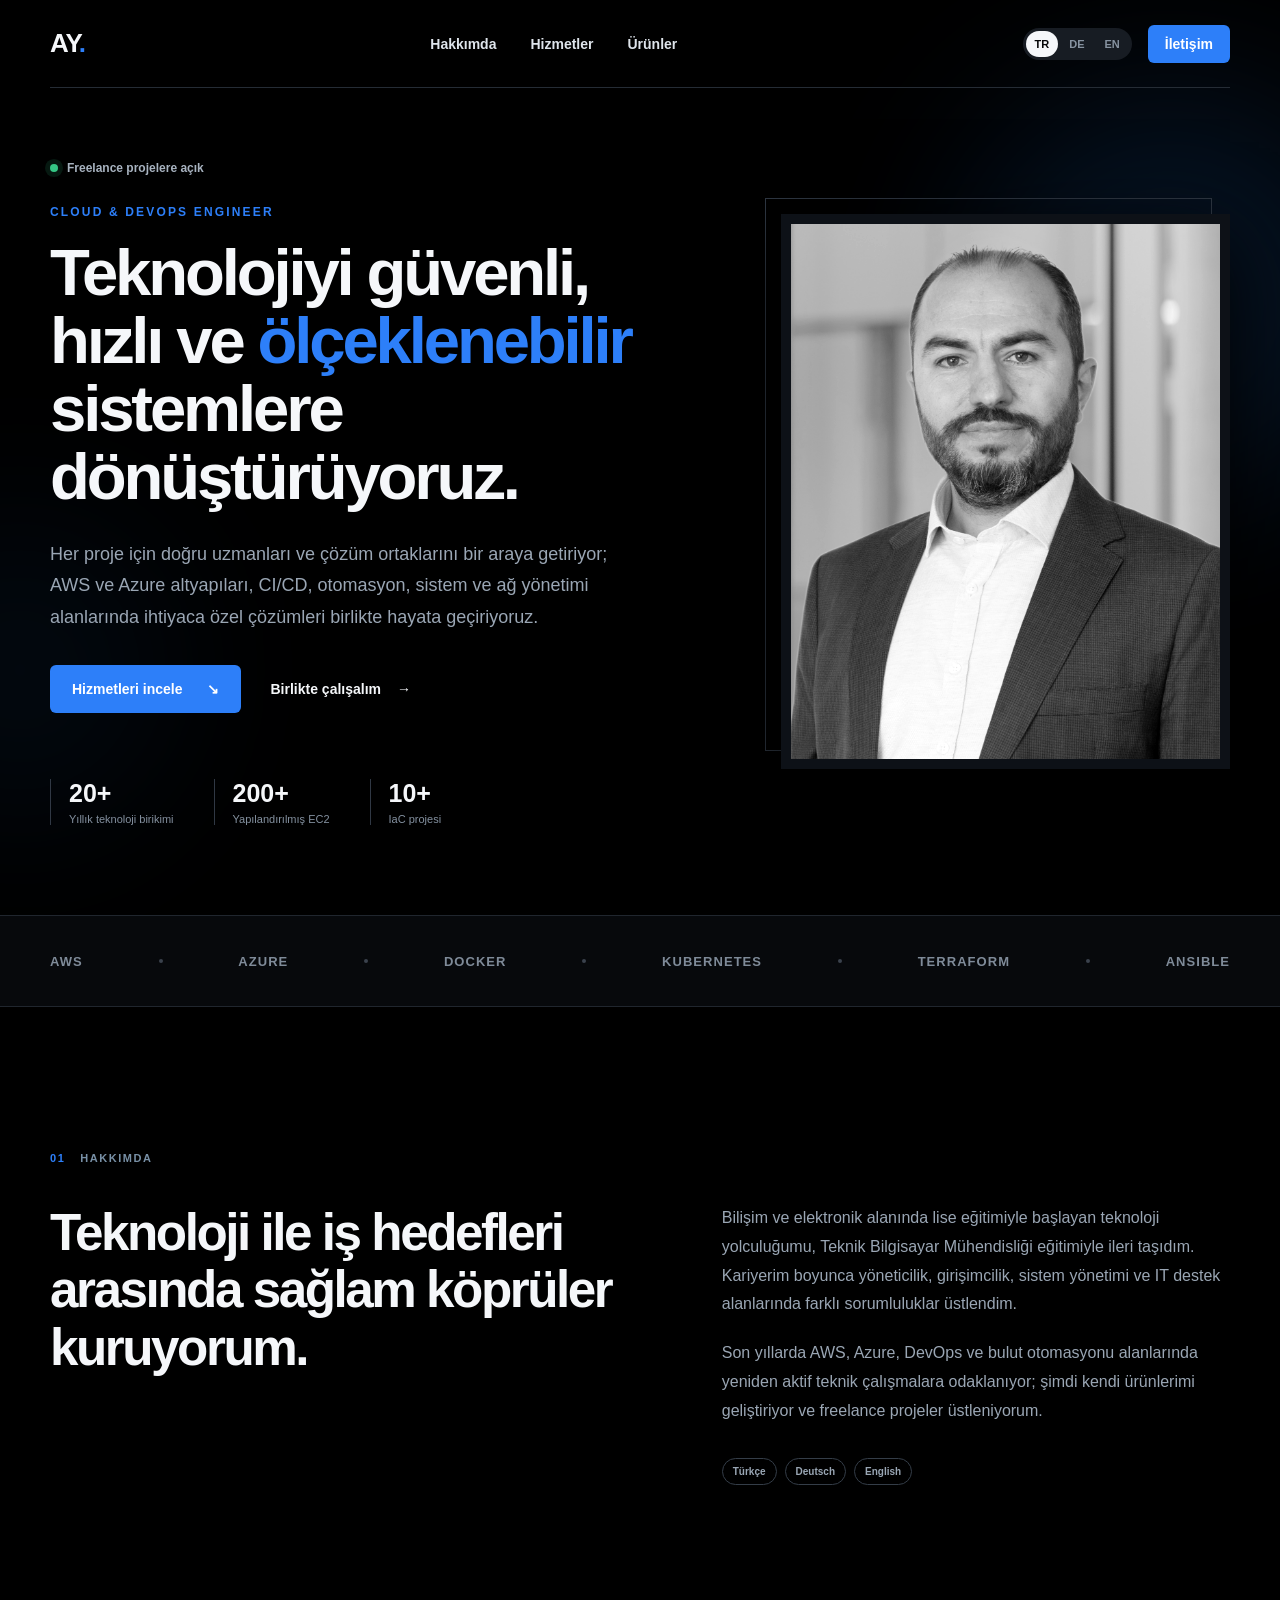
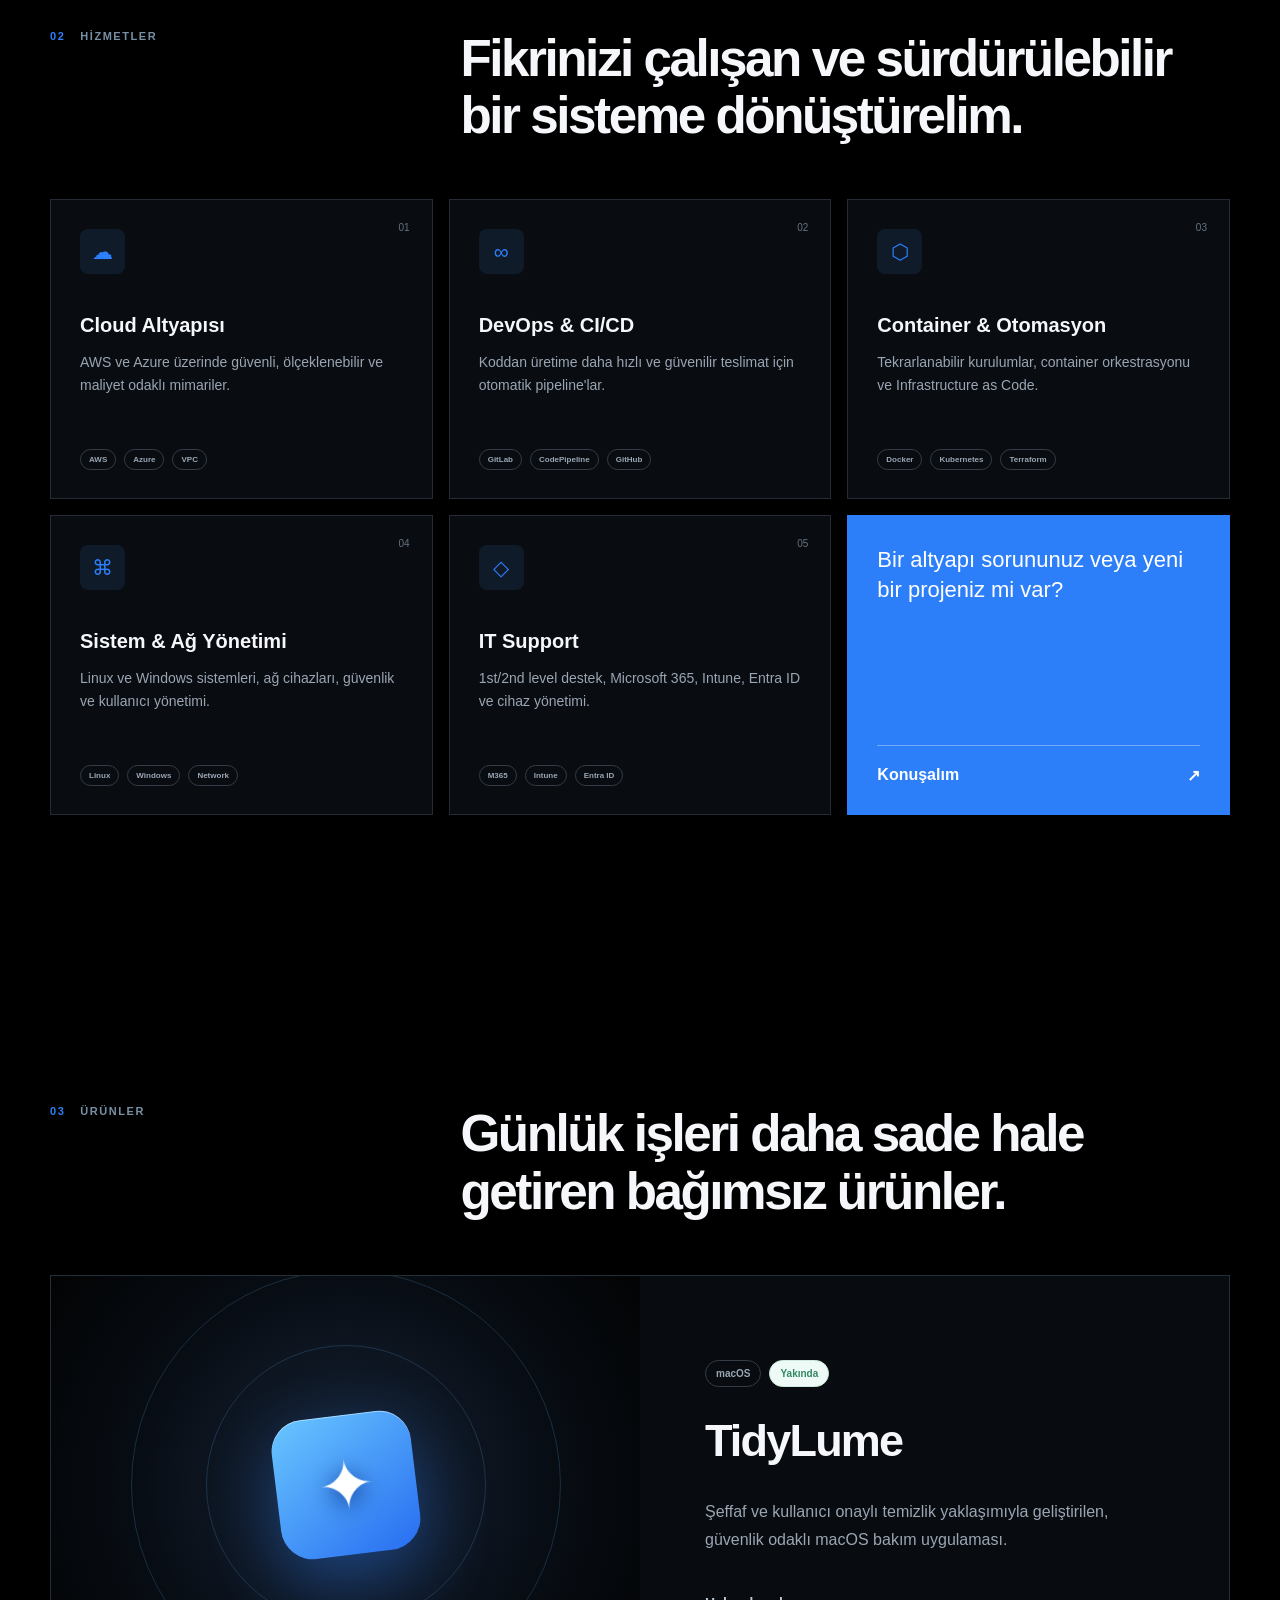
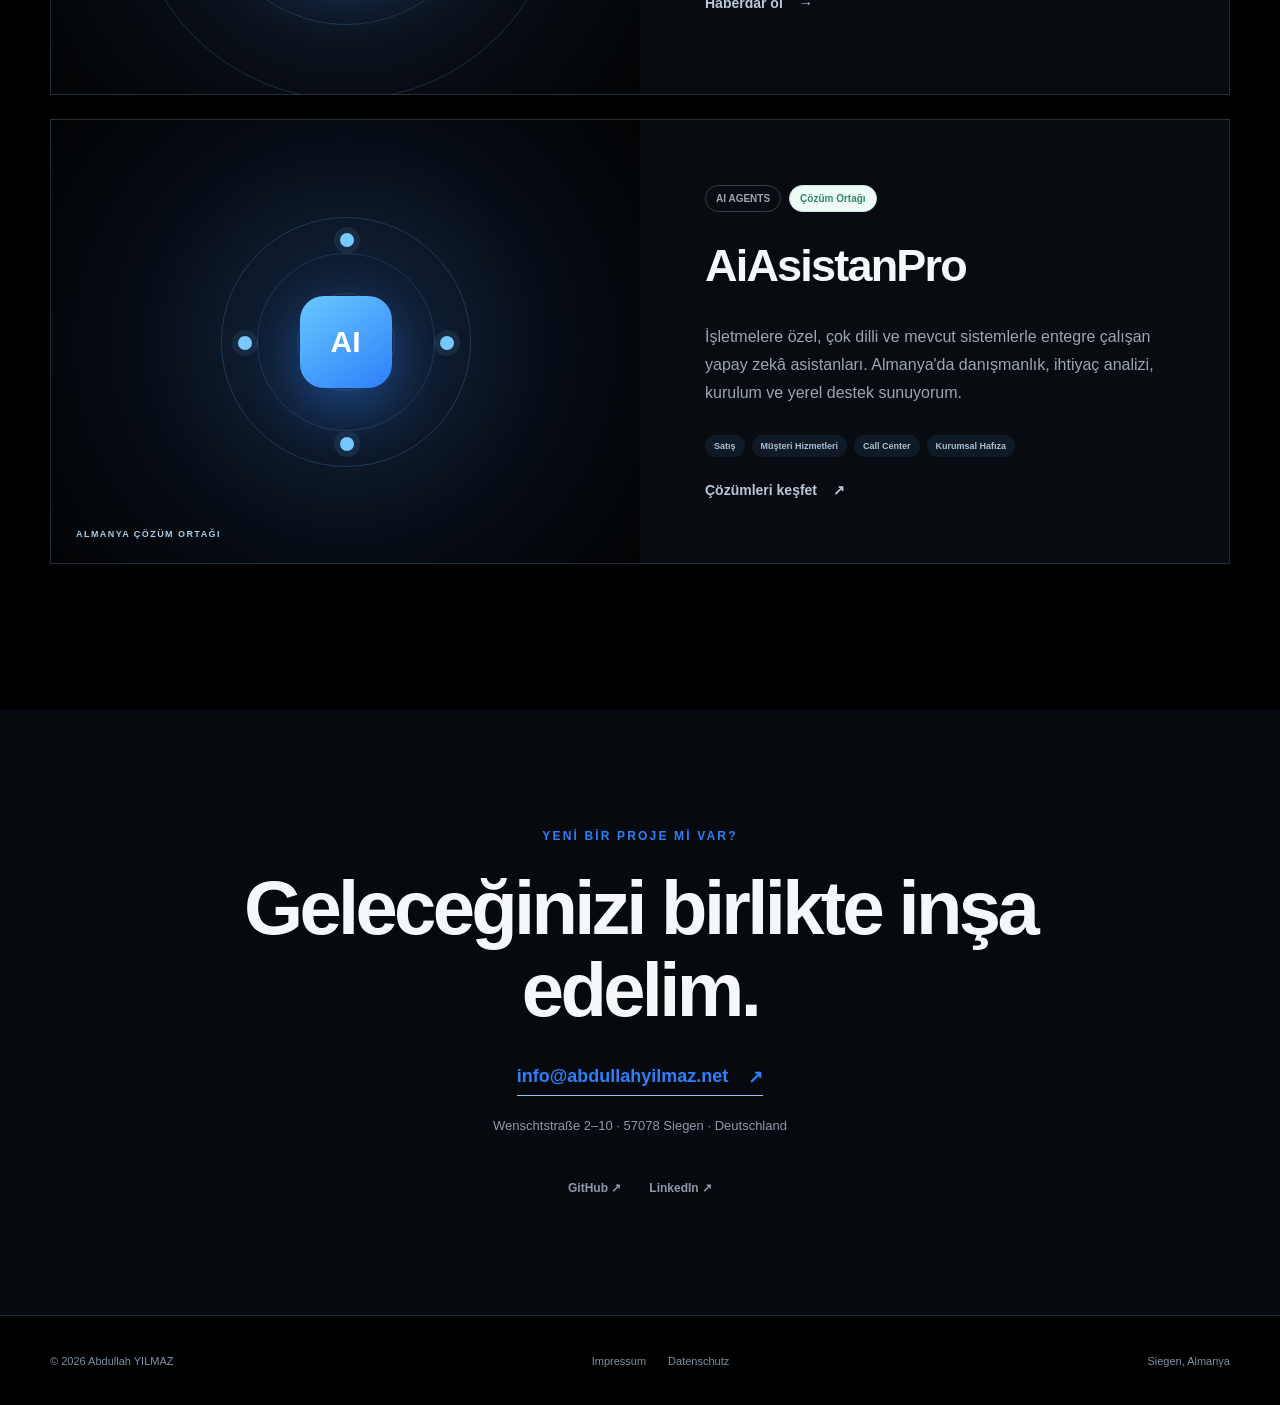
==== index.html @ 009b7eae "Launch abdullahyilmaz.net portfolio" ====
<!doctype html>
<html lang="tr">
<head>
  <meta charset="UTF-8">
  <meta name="viewport" content="width=device-width, initial-scale=1.0">
  <meta name="description" content="Abdullah Yilmaz — Cloud & DevOps Engineer. AWS, Azure, otomasyon, sistem ve ağ yönetimi çözümleri.">
  <title>Abdullah Yilmaz — Cloud & DevOps Engineer</title>
  <link rel="stylesheet" href="styles.css">
</head>
<body>
  <div class="page-glow page-glow-one"></div>
  <div class="page-glow page-glow-two"></div>

  <header class="site-header">
    <a class="brand" href="#top" aria-label="Ana sayfa">AY<span>.</span></a>
    <nav class="desktop-nav" aria-label="Ana menü">
      <a href="#about" data-tr="Hakkımda" data-en="About" data-de="Über mich">Hakkımda</a>
      <a href="#services" data-tr="Hizmetler" data-en="Services" data-de="Leistungen">Hizmetler</a>
      <a href="#products" data-tr="Ürünler" data-en="Products" data-de="Produkte">Ürünler</a>
    </nav>
    <div class="header-actions">
      <div class="language-switch" role="group" aria-label="Dil seçimi"><button class="active" type="button" data-language="tr">TR</button><button type="button" data-language="de">DE</button><button type="button" data-language="en">EN</button></div>
      <a class="button button-small" href="mailto:info@abdullahyilmaz.net" data-tr="İletişim" data-en="Contact" data-de="Kontakt">İletişim</a>
    </div>
  </header>

  <main id="top">
    <section class="hero section-shell">
      <div class="hero-copy reveal">
        <div class="availability"><span></span><span data-tr="Freelance projelere açık" data-en="Available for freelance projects" data-de="Verfügbar für Freelancer-Projekte">Freelance projelere açık</span></div>
        <p class="eyebrow">CLOUD &amp; DEVOPS ENGINEER</p>
        <h1 data-tr="Teknolojiyi güvenli, hızlı ve ölçeklenebilir sistemlere dönüştürüyoruz." data-en="We turn technology into secure, fast, and scalable systems." data-de="Wir verwandeln Technologie in sichere, schnelle und skalierbare Systeme.">Teknolojiyi güvenli, hızlı ve <em>ölçeklenebilir</em> sistemlere dönüştürüyoruz.</h1>
        <p class="hero-lead" data-tr="Her proje için doğru uzmanları ve çözüm ortaklarını bir araya getiriyor; AWS ve Azure altyapıları, CI/CD, otomasyon, sistem ve ağ yönetimi alanlarında ihtiyaca özel çözümleri birlikte hayata geçiriyoruz." data-en="For every project, we bring together the right specialists and solution partners to deliver tailored solutions across AWS and Azure infrastructure, CI/CD, automation, systems, and network management." data-de="Für jedes Projekt bringen wir die passenden Fachleute und Lösungspartner zusammen und realisieren maßgeschneiderte Lösungen für AWS- und Azure-Infrastrukturen, CI/CD, Automatisierung sowie System- und Netzwerkmanagement.">Her proje için doğru uzmanları ve çözüm ortaklarını bir araya getiriyor; AWS ve Azure altyapıları, CI/CD, otomasyon, sistem ve ağ yönetimi alanlarında ihtiyaca özel çözümleri birlikte hayata geçiriyoruz.</p>
        <div class="hero-buttons">
          <a class="button" href="#services"><span data-tr="Hizmetleri incele" data-en="Explore services" data-de="Leistungen ansehen">Hizmetleri incele</span><span aria-hidden="true">↘</span></a>
          <a class="text-link" href="mailto:info@abdullahyilmaz.net"><span data-tr="Birlikte çalışalım" data-en="Let's work together" data-de="Zusammenarbeiten">Birlikte çalışalım</span><span aria-hidden="true">→</span></a>
        </div>
        <div class="hero-stats">
          <div><strong>20+</strong><span data-tr="Yıllık teknoloji birikimi" data-en="Years of technology expertise" data-de="Jahre Technologiekompetenz">Yıllık teknoloji birikimi</span></div>
          <div><strong>200+</strong><span data-tr="Yapılandırılmış EC2" data-en="EC2 instances configured" data-de="Konfigurierte EC2-Instanzen">Yapılandırılmış EC2</span></div>
          <div><strong>10+</strong><span data-tr="IaC projesi" data-en="IaC projects" data-de="IaC-Projekte">IaC projesi</span></div>
        </div>
      </div>

      <div class="hero-visual reveal">
        <div class="portrait-frame">
          <img src="assets/abdullah-yilmaz.jpg" alt="Abdullah Yilmaz">
        </div>
      </div>
    </section>

    <section class="trust-strip" aria-label="Teknolojiler">
      <div class="trust-track">
        <span>AWS</span><i></i><span>AZURE</span><i></i><span>DOCKER</span><i></i><span>KUBERNETES</span><i></i><span>TERRAFORM</span><i></i><span>ANSIBLE</span>
      </div>
    </section>

    <section class="section-shell about-section" id="about">
      <div class="section-kicker reveal"><span>01</span><span data-tr="Hakkımda" data-en="About me" data-de="Über mich">Hakkımda</span></div>
      <div class="about-grid reveal">
        <h2 data-tr="Teknoloji ile iş hedefleri arasında sağlam köprüler kuruyorum." data-en="I build strong bridges between technology and business goals." data-de="Ich schaffe starke Verbindungen zwischen Technologie und Geschäftszielen.">Teknoloji ile iş hedefleri arasında sağlam köprüler kuruyorum.</h2>
        <div class="about-copy">
          <p data-tr="Bilişim ve elektronik alanında lise eğitimiyle başlayan teknoloji yolculuğumu, Teknik Bilgisayar Mühendisliği eğitimiyle ileri taşıdım. Kariyerim boyunca yöneticilik, girişimcilik, sistem yönetimi ve IT destek alanlarında farklı sorumluluklar üstlendim." data-en="My journey in technology began with high school studies in IT and electronics and continued with a degree in Computer Engineering. Throughout my career, I have taken on diverse responsibilities in management, entrepreneurship, systems administration, and IT support." data-de="Mein Weg in der Technologie begann mit einer schulischen Ausbildung in Informatik und Elektronik und führte über ein Studium der Technischen Informatik weiter. Im Laufe meiner Karriere übernahm ich unterschiedliche Aufgaben in Management, Unternehmertum, Systemadministration und IT-Support.">Bilişim ve elektronik alanında lise eğitimiyle başlayan teknoloji yolculuğumu, Teknik Bilgisayar Mühendisliği eğitimiyle ileri taşıdım. Kariyerim boyunca yöneticilik, girişimcilik, sistem yönetimi ve IT destek alanlarında farklı sorumluluklar üstlendim.</p>
          <p data-tr="Son yıllarda AWS, Azure, DevOps ve bulut otomasyonu alanlarında yeniden aktif teknik çalışmalara odaklanıyor; şimdi kendi ürünlerimi geliştiriyor ve freelance projeler üstleniyorum." data-en="In recent years, I have returned to active technical work focused on AWS, Azure, DevOps, and cloud automation. Today, I develop my own products and take on freelance projects." data-de="In den letzten Jahren konzentriere ich mich wieder aktiv auf technische Arbeit mit AWS, Azure, DevOps und Cloud-Automatisierung. Heute entwickle ich eigene Produkte und übernehme Freelancer-Projekte.">Son yıllarda AWS, Azure, DevOps ve bulut otomasyonu alanlarında yeniden aktif teknik çalışmalara odaklanıyor; şimdi kendi ürünlerimi geliştiriyor ve freelance projeler üstleniyorum.</p>
          <div class="mini-tags"><span>Türkçe</span><span>Deutsch</span><span>English</span></div>
        </div>
      </div>
    </section>

    <section class="section-shell" id="services">
      <div class="section-heading reveal">
        <div class="section-kicker"><span>02</span><span data-tr="Hizmetler" data-en="Services" data-de="Leistungen">Hizmetler</span></div>
        <h2 data-tr="Fikrinizi çalışan ve sürdürülebilir bir sisteme dönüştürelim." data-en="Let's turn your idea into a reliable, sustainable system." data-de="Verwandeln wir Ihre Idee in ein zuverlässiges, nachhaltiges System.">Fikrinizi çalışan ve sürdürülebilir bir sisteme dönüştürelim.</h2>
      </div>
      <div class="service-grid">
        <article class="service-card reveal"><span class="service-number">01</span><div class="service-icon">☁</div><h3 data-tr="Cloud Altyapısı" data-en="Cloud Infrastructure" data-de="Cloud-Infrastruktur">Cloud Altyapısı</h3><p data-tr="AWS ve Azure üzerinde güvenli, ölçeklenebilir ve maliyet odaklı mimariler." data-en="Secure, scalable, and cost-aware architectures on AWS and Azure." data-de="Sichere, skalierbare und kostenbewusste Architekturen auf AWS und Azure.">AWS ve Azure üzerinde güvenli, ölçeklenebilir ve maliyet odaklı mimariler.</p><div class="card-tags"><span>AWS</span><span>Azure</span><span>VPC</span></div></article>
        <article class="service-card reveal"><span class="service-number">02</span><div class="service-icon">∞</div><h3>DevOps &amp; CI/CD</h3><p data-tr="Koddan üretime daha hızlı ve güvenilir teslimat için otomatik pipeline'lar." data-en="Automated pipelines for faster, more reliable delivery from code to production." data-de="Automatisierte Pipelines für eine schnellere und zuverlässigere Bereitstellung vom Code bis zur Produktion.">Koddan üretime daha hızlı ve güvenilir teslimat için otomatik pipeline'lar.</p><div class="card-tags"><span>GitLab</span><span>CodePipeline</span><span>GitHub</span></div></article>
        <article class="service-card reveal"><span class="service-number">03</span><div class="service-icon">⬡</div><h3 data-tr="Container & Otomasyon" data-en="Containers & Automation" data-de="Container & Automatisierung">Container &amp; Otomasyon</h3><p data-tr="Tekrarlanabilir kurulumlar, container orkestrasyonu ve Infrastructure as Code." data-en="Repeatable deployments, container orchestration, and Infrastructure as Code." data-de="Reproduzierbare Bereitstellungen, Container-Orchestrierung und Infrastructure as Code.">Tekrarlanabilir kurulumlar, container orkestrasyonu ve Infrastructure as Code.</p><div class="card-tags"><span>Docker</span><span>Kubernetes</span><span>Terraform</span></div></article>
        <article class="service-card reveal"><span class="service-number">04</span><div class="service-icon">⌘</div><h3 data-tr="Sistem & Ağ Yönetimi" data-en="Systems & Networks" data-de="System- & Netzwerkmanagement">Sistem &amp; Ağ Yönetimi</h3><p data-tr="Linux ve Windows sistemleri, ağ cihazları, güvenlik ve kullanıcı yönetimi." data-en="Linux and Windows systems, network devices, security, and user management." data-de="Linux- und Windows-Systeme, Netzwerkgeräte, Sicherheit und Benutzerverwaltung.">Linux ve Windows sistemleri, ağ cihazları, güvenlik ve kullanıcı yönetimi.</p><div class="card-tags"><span>Linux</span><span>Windows</span><span>Network</span></div></article>
        <article class="service-card reveal"><span class="service-number">05</span><div class="service-icon">◇</div><h3>IT Support</h3><p data-tr="1st/2nd level destek, Microsoft 365, Intune, Entra ID ve cihaz yönetimi." data-en="1st/2nd level support, Microsoft 365, Intune, Entra ID, and device management." data-de="1st-/2nd-Level-Support, Microsoft 365, Intune, Entra ID und Geräteverwaltung.">1st/2nd level destek, Microsoft 365, Intune, Entra ID ve cihaz yönetimi.</p><div class="card-tags"><span>M365</span><span>Intune</span><span>Entra ID</span></div></article>
        <article class="service-card service-cta reveal"><p data-tr="Bir altyapı sorununuz veya yeni bir projeniz mi var?" data-en="Have an infrastructure challenge or a new project?" data-de="Haben Sie eine Infrastruktur-Herausforderung oder ein neues Projekt?">Bir altyapı sorununuz veya yeni bir projeniz mi var?</p><a href="mailto:info@abdullahyilmaz.net"><span data-tr="Konuşalım" data-en="Let's talk" data-de="Sprechen wir darüber">Konuşalım</span><span>↗</span></a></article>
      </div>
    </section>

    <section class="section-shell products-section" id="products">
      <div class="section-heading reveal">
        <div class="section-kicker"><span>03</span><span data-tr="Ürünler" data-en="Products" data-de="Produkte">Ürünler</span></div>
        <h2 data-tr="Günlük işleri daha sade hale getiren bağımsız ürünler." data-en="Independent products that make everyday tasks simpler." data-de="Unabhängige Produkte, die tägliche Aufgaben einfacher machen.">Günlük işleri daha sade hale getiren bağımsız ürünler.</h2>
      </div>
      <article class="product-card reveal">
        <div class="product-visual">
          <div class="tidylume-icon"><span>✦</span></div>
          <div class="orbit orbit-one"></div><div class="orbit orbit-two"></div>
        </div>
        <div class="product-copy">
          <div class="product-meta"><span>macOS</span><span data-tr="Yakında" data-en="Coming soon" data-de="Demnächst">Yakında</span></div>
          <h3>TidyLume</h3>
          <p data-tr="Şeffaf ve kullanıcı onaylı temizlik yaklaşımıyla geliştirilen, güvenlik odaklı macOS bakım uygulaması." data-en="A safety-first macOS maintenance app built around transparent, user-approved cleanup." data-de="Eine sicherheitsorientierte macOS-Wartungsapp mit transparenten, vom Benutzer bestätigten Bereinigungen.">Şeffaf ve kullanıcı onaylı temizlik yaklaşımıyla geliştirilen, güvenlik odaklı macOS bakım uygulaması.</p>
          <a class="text-link muted" href="mailto:info@abdullahyilmaz.net?subject=TidyLume"><span data-tr="Haberdar ol" data-en="Get updates" data-de="Updates erhalten">Haberdar ol</span><span>→</span></a>
        </div>
      </article>
      <article class="product-card partner-card reveal">
        <div class="product-visual partner-visual">
          <div class="ai-network" aria-hidden="true">
            <span class="ai-core">AI</span>
            <span class="ai-node node-one"></span><span class="ai-node node-two"></span><span class="ai-node node-three"></span><span class="ai-node node-four"></span>
          </div>
          <div class="partner-badge" data-tr="ALMANYA ÇÖZÜM ORTAĞI" data-en="GERMANY SOLUTION PARTNER" data-de="LÖSUNGSPARTNER IN DEUTSCHLAND">ALMANYA ÇÖZÜM ORTAĞI</div>
        </div>
        <div class="product-copy">
          <div class="product-meta"><span>AI AGENTS</span><span data-tr="Çözüm Ortağı" data-en="Solution Partner" data-de="Lösungspartner">Çözüm Ortağı</span></div>
          <h3>AiAsistanPro</h3>
          <p data-tr="İşletmelere özel, çok dilli ve mevcut sistemlerle entegre çalışan yapay zekâ asistanları. Almanya'da danışmanlık, ihtiyaç analizi, kurulum ve yerel destek sunuyorum." data-en="Multilingual AI assistants tailored to businesses and integrated with existing systems. I provide consulting, needs analysis, implementation, and local support in Germany." data-de="Mehrsprachige, auf Unternehmen zugeschnittene KI-Assistenten mit Integration in bestehende Systeme. In Deutschland biete ich Beratung, Bedarfsanalyse, Implementierung und lokalen Support.">İşletmelere özel, çok dilli ve mevcut sistemlerle entegre çalışan yapay zekâ asistanları. Almanya'da danışmanlık, ihtiyaç analizi, kurulum ve yerel destek sunuyorum.</p>
          <div class="solution-tags"><span data-tr="Satış" data-en="Sales" data-de="Vertrieb">Satış</span><span data-tr="Müşteri Hizmetleri" data-en="Customer Service" data-de="Kundenservice">Müşteri Hizmetleri</span><span>Call Center</span><span data-tr="Kurumsal Hafıza" data-en="Corporate Knowledge" data-de="Unternehmenswissen">Kurumsal Hafıza</span></div>
          <a class="text-link muted" href="https://www.senaki.de" target="_blank" rel="noreferrer"><span data-tr="Çözümleri keşfet" data-en="Explore solutions" data-de="Lösungen entdecken">Çözümleri keşfet</span><span>↗</span></a>
        </div>
      </article>
    </section>

    <section class="contact-section" id="contact">
      <div class="section-shell contact-inner reveal">
        <p class="eyebrow" data-tr="YENİ BİR PROJE Mİ VAR?" data-en="HAVE A NEW PROJECT?" data-de="HABEN SIE EIN NEUES PROJEKT?">YENİ BİR PROJE Mİ VAR?</p>
        <h2 data-tr="Geleceğinizi birlikte inşa edelim." data-en="Let's build your future together." data-de="Gestalten wir Ihre Zukunft gemeinsam.">Geleceğinizi birlikte inşa edelim.</h2>
        <a class="contact-mail" href="mailto:info@abdullahyilmaz.net">info@abdullahyilmaz.net <span>↗</span></a>
        <address class="contact-address">Wenschtstraße 2–10 · 57078 Siegen · Deutschland</address>
        <div class="contact-links">
          <a href="https://github.com/abdullahyilmaz0" target="_blank" rel="noreferrer">GitHub ↗</a>
          <a href="https://www.linkedin.com/in/ayilmaz0/" target="_blank" rel="noreferrer">LinkedIn ↗</a>
        </div>
      </div>
    </section>
  </main>

  <footer class="site-footer">
    <span>© <span id="year"></span> <span data-tr="Abdullah YILMAZ" data-de="Abdullah Yilmaz" data-en="Abdullah Yilmaz">Abdullah YILMAZ</span></span>
    <div class="legal-links"><a href="impressum.html">Impressum</a><a href="datenschutz.html">Datenschutz</a></div>
    <span data-tr="Siegen, Almanya" data-en="Siegen, Germany" data-de="Siegen, Deutschland">Siegen, Almanya</span>
  </footer>
  <script src="script.js"></script>
</body>
</html>
---- styles.css ----
:root{--ink:#0c1729;--navy:#071426;--blue:#2d7ff9;--sky:#6eb6ff;--pale:#eef6ff;--white:#fff;--muted:#64748b;--line:#dbe5ef;--max:1180px}
*{box-sizing:border-box}
html{scroll-behavior:smooth}
body{margin:0;background:#f8fbfe;color:var(--ink);font-family:Inter,-apple-system,BlinkMacSystemFont,"Segoe UI",sans-serif;overflow-x:hidden}
a{color:inherit;text-decoration:none}
button{font:inherit}
.page-glow{position:absolute;border-radius:50%;filter:blur(90px);pointer-events:none;z-index:-1}
.page-glow-one{width:420px;height:420px;background:#d8ebff;right:-100px;top:90px}
.page-glow-two{width:300px;height:300px;background:#e0f5ff;left:-130px;top:520px}
.site-header{width:min(var(--max),calc(100% - 48px));height:88px;margin:auto;display:flex;align-items:center;justify-content:space-between;border-bottom:1px solid rgba(13,32,58,.09);position:relative;z-index:10}
.brand{font-family:Inter,-apple-system,BlinkMacSystemFont,"Segoe UI",sans-serif;font-weight:800;font-size:26px;letter-spacing:-1px}
.brand span{color:var(--blue)}
.desktop-nav{display:flex;gap:34px;font-size:14px;font-weight:600}
.desktop-nav a{transition:.2s}
.desktop-nav a:hover{color:var(--blue)}
.header-actions{display:flex;align-items:center;gap:16px}
.language-switch{display:flex;gap:2px;background:#e9f0f7;border:0;border-radius:999px;padding:3px;cursor:pointer}
.language-switch button{font-size:11px;font-weight:700;padding:7px 9px;border:0;background:transparent;border-radius:999px;color:#789;cursor:pointer}
.language-switch .active{background:#fff;color:var(--ink);box-shadow:0 2px 8px #b7c7d744}
.button{display:inline-flex;align-items:center;justify-content:center;gap:24px;background:var(--blue);color:#fff;padding:16px 22px;border-radius:6px;font-weight:700;font-size:14px;transition:transform .2s,background .2s}
.button:hover{background:#176be5;transform:translateY(-2px)}
.button-small{padding:11px 17px}
.section-shell{width:min(var(--max),calc(100% - 48px));margin-inline:auto}
.hero{min-height:690px;display:grid;grid-template-columns:1.08fr .92fr;align-items:center;gap:70px;padding-top:70px;padding-bottom:90px}
.availability{display:inline-flex;align-items:center;gap:9px;color:#51708d;font-size:12px;font-weight:600;margin-bottom:30px}
.availability>span:first-child{width:8px;height:8px;border-radius:50%;background:#35c685;box-shadow:0 0 0 5px #35c68520}
.eyebrow{font-size:12px;font-weight:800;letter-spacing:.18em;color:var(--blue);margin:0 0 20px}
.hero h1,.section-heading h2,.about-grid h2,.contact-inner h2{font-family:Inter,-apple-system,BlinkMacSystemFont,"Segoe UI",sans-serif;letter-spacing:-.048em}
.hero h1{font-size:clamp(45px,5.1vw,72px);line-height:1.04;margin:0;max-width:750px}
.hero h1 em{font-style:normal;color:var(--blue)}
.hero-lead{font-size:18px;line-height:1.75;color:#5a6d82;max-width:630px;margin:28px 0 32px}
.hero-buttons{display:flex;align-items:center;gap:30px}
.text-link{display:inline-flex;gap:16px;align-items:center;font-weight:700;font-size:14px}
.text-link:hover{color:var(--blue)}
.hero-stats{display:flex;gap:40px;margin-top:66px}
.hero-stats div{display:flex;flex-direction:column;padding-left:18px;border-left:1px solid #c9d7e5}
.hero-stats strong{font-family:Inter,-apple-system,BlinkMacSystemFont,"Segoe UI",sans-serif;font-size:25px}
.hero-stats span{font-size:11px;color:#7a8ca0;margin-top:5px}
.hero-visual{position:relative}
.portrait-frame{position:relative;width:88%;margin-left:auto;background:#dce9f4;padding:12px;box-shadow:0 25px 70px rgba(28,65,103,.16)}
.portrait-frame:before{content:"";position:absolute;inset:-16px 18px 18px -16px;border:1px solid #b6d2eb;z-index:-1}
.portrait-frame img{width:100%;height:535px;object-fit:cover;object-position:center 28%;display:block;filter:saturate(.88)}
.portrait-label{position:absolute;bottom:25px;left:27px;right:27px;display:flex;justify-content:space-between;color:#fff;font-size:10px;letter-spacing:.18em}
.floating-card{position:absolute;background:rgba(255,255,255,.95);backdrop-filter:blur(12px);box-shadow:0 14px 40px #0a274530;border:1px solid #fff;display:flex;align-items:center;gap:12px;padding:13px 17px;border-radius:8px}
.floating-card strong,.floating-card small{display:block}
.floating-card strong{font-size:12px}
.floating-card small{font-size:9px;color:#8292a3;margin-top:4px}
.card-icon{display:grid;place-items:center;width:31px;height:31px;background:var(--pale);color:var(--blue);border-radius:6px}
.card-cloud{left:2px;top:85px}
.card-automation{right:-22px;bottom:74px}
.trust-strip{border-block:1px solid #dce6ef;background:#fff;overflow:hidden}
.trust-track{width:min(var(--max),calc(100% - 48px));margin:auto;height:90px;display:flex;align-items:center;justify-content:space-between;color:#8090a1;font-family:Inter,-apple-system,BlinkMacSystemFont,"Segoe UI",sans-serif;font-size:13px;font-weight:800;letter-spacing:.08em}
.trust-track i{width:4px;height:4px;border-radius:50%;background:#b6c7d6}
.about-section{padding-block:145px}
.section-kicker{display:flex;gap:15px;align-items:center;color:#7890a6;text-transform:uppercase;font-size:11px;font-weight:800;letter-spacing:.14em}
.section-kicker span:first-child{color:var(--blue)}
.about-grid{display:grid;grid-template-columns:1.05fr .95fr;gap:110px;margin-top:40px}
.about-grid h2{font-size:clamp(36px,4vw,54px);line-height:1.12;margin:0}
.about-copy p{font-size:16px;line-height:1.8;color:#5d7084;margin:0 0 20px}
.mini-tags,.card-tags{display:flex;gap:8px;flex-wrap:wrap}
.mini-tags{margin-top:32px}
.mini-tags span,.card-tags span,.product-meta span{border:1px solid #d5e1ec;padding:7px 10px;border-radius:999px;color:#6e8295;font-size:10px;font-weight:700}
.section-heading{display:grid;grid-template-columns:.65fr 1.35fr;gap:40px;align-items:start;margin-bottom:55px}
.section-heading h2{font-size:clamp(36px,4vw,55px);line-height:1.12;margin:0;max-width:760px}
.service-grid{display:grid;grid-template-columns:repeat(3,1fr);gap:16px;padding-bottom:145px}
.service-card{background:#fff;border:1px solid #e0e9f1;padding:29px;min-height:300px;position:relative;transition:transform .25s,box-shadow .25s}
.service-card:hover{transform:translateY(-5px);box-shadow:0 20px 55px #16395c12}
.service-number{position:absolute;right:22px;top:22px;color:#a8b8c7;font-size:10px}
.service-icon{display:grid;place-items:center;width:45px;height:45px;border-radius:8px;background:var(--pale);color:var(--blue);font-size:21px}
.service-card h3{font-family:Inter,-apple-system,BlinkMacSystemFont,"Segoe UI",sans-serif;font-size:20px;margin:40px 0 12px}
.service-card p{font-size:14px;line-height:1.65;color:#687b8e}
.card-tags{position:absolute;left:29px;bottom:28px}
.card-tags span{padding:5px 8px;font-size:8px}
.service-cta{background:var(--blue);color:#fff;display:flex;flex-direction:column;justify-content:space-between}
.service-cta p{color:#fff;font-family:Inter,-apple-system,BlinkMacSystemFont,"Segoe UI",sans-serif;font-size:22px;line-height:1.35;margin:0}
.service-cta a{display:flex;justify-content:space-between;border-top:1px solid #ffffff55;padding-top:20px;font-weight:700}
.projects-section{background:var(--navy);color:#fff;padding-block:135px}
.section-heading.light .section-kicker{color:#8595a9}
.project-list{border-top:1px solid #ffffff24}
.project-row{display:grid;grid-template-columns:70px 1fr 230px 50px;align-items:center;gap:20px;padding:30px 8px;border-bottom:1px solid #ffffff1f;transition:background .2s,padding .2s}
.project-row:hover{background:#ffffff08;padding-inline:18px}
.project-index{font-size:10px;color:#58718d}
.project-row h3{font-family:Inter,-apple-system,BlinkMacSystemFont,"Segoe UI",sans-serif;font-size:24px;margin:0 0 6px}
.project-row p{margin:0;color:#8192a6;font-size:13px}
.project-tech{display:flex;gap:7px}
.project-tech span{border:1px solid #ffffff22;border-radius:999px;padding:6px 9px;font-size:8px;color:#8ba0b8}
.project-arrow{font-size:22px;color:var(--sky)}
.products-section{padding-block:145px}
.product-card{display:grid;grid-template-columns:1fr 1fr;min-height:420px;background:#fff;border:1px solid #dfe8f0}
.product-visual{position:relative;display:grid;place-items:center;overflow:hidden;background:radial-gradient(circle at center,#17365f 0,#0a1c34 58%,#071426 100%)}
.tidylume-icon{position:relative;z-index:2;width:140px;height:140px;border-radius:32px;background:linear-gradient(145deg,#69c6ff,#276df1);display:grid;place-items:center;box-shadow:0 25px 70px #2d7ff966, inset 0 1px #ffffff77;transform:rotate(-7deg)}
.tidylume-icon span{font-size:68px;color:#fff;filter:drop-shadow(0 5px 12px #0c3a8d)}
.orbit{position:absolute;border:1px solid #65b7ff30;border-radius:50%}
.orbit-one{width:280px;height:280px}
.orbit-two{width:430px;height:430px}
.product-copy{padding:65px;display:flex;flex-direction:column;justify-content:center}
.product-meta{display:flex;gap:8px}
.product-meta span:last-child{background:#eefaf5;border-color:#cdebdc;color:#318964}
.product-copy h3{font-family:Inter,-apple-system,BlinkMacSystemFont,"Segoe UI",sans-serif;font-size:45px;letter-spacing:-.04em;margin:28px 0 15px}
.product-copy p{font-size:16px;line-height:1.75;color:#64778a;max-width:460px}
.text-link.muted{color:#385169;margin-top:25px;align-self:flex-start}
.contact-section{background:#eaf4ff;padding-block:120px;text-align:center}
.contact-inner .eyebrow{margin-bottom:24px}
.contact-inner h2{font-size:clamp(44px,6vw,76px);line-height:1.08;margin:0 auto 35px;max-width:900px}
.contact-mail{display:inline-flex;gap:20px;font-size:18px;color:var(--blue);font-weight:700;border-bottom:1px solid #95c2f3;padding-bottom:7px}
.contact-links{display:flex;justify-content:center;gap:28px;margin-top:48px;font-size:12px;font-weight:700;color:#62778c}
.site-footer{height:90px;background:var(--navy);color:#7f91a5;display:flex;align-items:center;justify-content:space-between;padding-inline:max(24px,calc((100vw - var(--max))/2));font-size:11px}
.reveal{opacity:0;transform:translateY(20px);transition:opacity .65s ease,transform .65s ease}
.reveal.visible{opacity:1;transform:none}
@media(max-width:900px){.desktop-nav{display:none}
.hero{grid-template-columns:1fr;padding-top:60px}
.hero-copy{order:1}
.hero-visual{order:2;max-width:560px}
.about-grid,.section-heading{grid-template-columns:1fr;gap:32px}
.service-grid{grid-template-columns:repeat(2,1fr)}
.project-row{grid-template-columns:50px 1fr 40px}
.project-tech{display:none}
.product-card{grid-template-columns:1fr}
.product-visual{min-height:350px}
}
@media(max-width:620px){.site-header,.section-shell,.trust-track{width:min(100% - 32px,var(--max))}
.site-header{height:72px}
.button-small{display:none}
.hero{gap:55px;padding-top:50px;min-height:auto}
.hero h1{font-size:42px}
.hero-lead{font-size:16px}
.hero-stats{gap:18px;margin-top:48px}
.hero-stats div{padding-left:10px}
.hero-stats strong{font-size:21px}
.portrait-frame{width:94%;margin:auto}
.portrait-frame img{height:420px}
.card-automation{right:-5px}
.card-cloud{left:-4px}
.trust-track{height:74px;gap:24px;justify-content:flex-start;overflow:hidden}
.trust-track span:nth-of-type(n+5),.trust-track i:nth-of-type(n+5){display:none}
.about-section,.products-section{padding-block:95px}
.service-grid{grid-template-columns:1fr;padding-bottom:95px}
.section-heading h2,.about-grid h2{font-size:37px}
.projects-section{padding-block:90px}
.project-row{grid-template-columns:34px 1fr 30px;padding-block:24px}
.project-row h3{font-size:19px}
.product-copy{padding:38px 28px}
.product-copy h3{font-size:38px}
.contact-section{padding-block:90px}
.contact-inner h2{font-size:45px}
.contact-mail{font-size:14px}
.site-footer{height:80px}
.site-footer span:last-child{display:none}
}

.product-card+.product-card{margin-top:24px}
.partner-visual{background:radial-gradient(circle at center,#17385f 0,#0b1f3a 55%,#071426 100%)}
.ai-network{position:relative;width:250px;height:250px;border:1px solid #6fbaff35;border-radius:50%;display:grid;place-items:center}
.ai-network:before,.ai-network:after{content:"";position:absolute;inset:35px;border:1px solid #6fbaff2b;border-radius:50%}
.ai-network:after{inset:75px}
.ai-core{position:relative;z-index:2;width:92px;height:92px;border-radius:24px;display:grid;place-items:center;background:linear-gradient(145deg,#6ac8ff,#2d7ff9);color:#fff;font-family:Inter,-apple-system,BlinkMacSystemFont,"Segoe UI",sans-serif;font-size:30px;font-weight:800;box-shadow:0 20px 55px #2d7ff966}
.ai-node{position:absolute;width:14px;height:14px;border-radius:50%;background:#77c9ff;box-shadow:0 0 0 6px #77c9ff18}
.node-one{top:15px;left:118px}
.node-two{right:16px;top:118px}
.node-three{bottom:15px;left:118px}
.node-four{left:16px;top:118px}
.partner-badge{position:absolute;left:25px;bottom:24px;color:#a9ccea;font-size:9px;font-weight:800;letter-spacing:.16em}
.solution-tags{display:flex;flex-wrap:wrap;gap:7px;margin-top:12px}
.solution-tags span{background:#eef6ff;color:#496987;border-radius:999px;padding:6px 9px;font-size:9px;font-weight:700}
@media(max-width:900px){.partner-card .product-visual{order:0}.partner-card .product-copy{order:1}}

.contact-address{margin-top:22px;color:#61788e;font-size:13px;font-style:normal}.legal-links{display:flex;gap:22px}.legal-links a:hover{color:#fff}.legal-page{background:#f8fbfe}.legal-header{width:min(900px,calc(100% - 48px));height:88px;margin:auto;display:flex;align-items:center;justify-content:space-between;border-bottom:1px solid var(--line)}.legal-back{color:#60758a;font-size:13px;font-weight:700}.legal-content{width:min(760px,calc(100% - 48px));margin:90px auto 110px}.legal-content h1{font-size:clamp(48px,7vw,78px);line-height:1;margin:0 0 22px;letter-spacing:-.05em}.legal-intro{font-size:18px;line-height:1.65;color:#65788a;margin:0 0 65px}.legal-content section{padding:30px 0;border-top:1px solid var(--line)}.legal-content h2{font-size:20px;margin:0 0 14px}.legal-content p,.legal-content address{color:#607387;font-size:15px;line-height:1.75;font-style:normal;margin:0 0 10px}.legal-content a{color:var(--blue);text-decoration:underline;text-underline-offset:3px}.legal-note{margin-top:35px!important;font-size:12px!important}.legal-footer{min-height:80px;background:var(--navy);color:#8da0b5;display:flex;justify-content:center;align-items:center;gap:30px;font-size:12px}.legal-footer a:hover{color:#fff}@media(max-width:620px){.legal-links{gap:12px}.site-footer{font-size:10px}.legal-header{width:calc(100% - 32px);height:72px}.legal-content{width:calc(100% - 32px);margin-block:65px 85px}.legal-content h1{font-size:48px}}

/* Dark monochrome theme */
:root{--ink:#f5f7fa;--navy:#000;--pale:#121820;--muted:#97a3b3;--line:#252c35}
body,.legal-page{background:#000;color:var(--ink)}
.page-glow-one{background:#123a6b;opacity:.34}.page-glow-two{background:#0b2747;opacity:.25}
.site-header,.legal-header{border-color:#252c35}.desktop-nav a{color:#dfe5ec}
.language-switch{background:#171c23}.language-switch .active{background:#f5f7fa;color:#050608;box-shadow:none}.language-switch button{color:#8793a1}
.hero-lead,.about-copy p,.service-card p,.product-copy p,.legal-intro,.legal-content p,.legal-content address{color:#9aa6b4}.availability{color:#a8b3c0}
.hero-stats div{border-color:#303844}.hero-stats span{color:#8491a0}
.portrait-frame{background:#0d1117;box-shadow:0 25px 80px #000;padding:10px}.portrait-frame:before{border-color:#303945}.portrait-frame img{filter:grayscale(1) contrast(1.06);object-position:center 28%}
.trust-strip{background:#07090c;border-color:#20262e}.trust-track{color:#7f8b99}.trust-track i{background:#3a424d}
.mini-tags span,.card-tags span,.product-meta span{border-color:#343d48;color:#9aa7b5}
.service-card{background:#090c10;border-color:#252c35}.service-card:hover{box-shadow:0 20px 55px #000}.service-icon{background:#101b2a}.service-number{color:#667382}.service-cta{background:var(--blue);border-color:var(--blue)}.service-cta p{color:#fff}
.projects-section{background:#05070a}.project-list{border-color:#2b323b}.project-row{border-color:#262d36}.project-row:hover{background:#0d1218}.project-row p{color:#8995a4}
.product-card{background:#080b0f;border-color:#252d36}.product-visual{background:radial-gradient(circle at center,#172437 0,#080d14 58%,#020304 100%)}.partner-visual{background:radial-gradient(circle at center,#152844 0,#070d16 55%,#020304 100%)}
.solution-tags span{background:#101a27;color:#a9bed2}.text-link.muted{color:#b9c9d8}
.contact-section{background:#06090d}.contact-address,.contact-links{color:#8d9aaa}
.site-footer,.legal-footer{background:#000;border-top:1px solid #20262e}.legal-content section{border-color:#252c35}.legal-back{color:#a0adba}
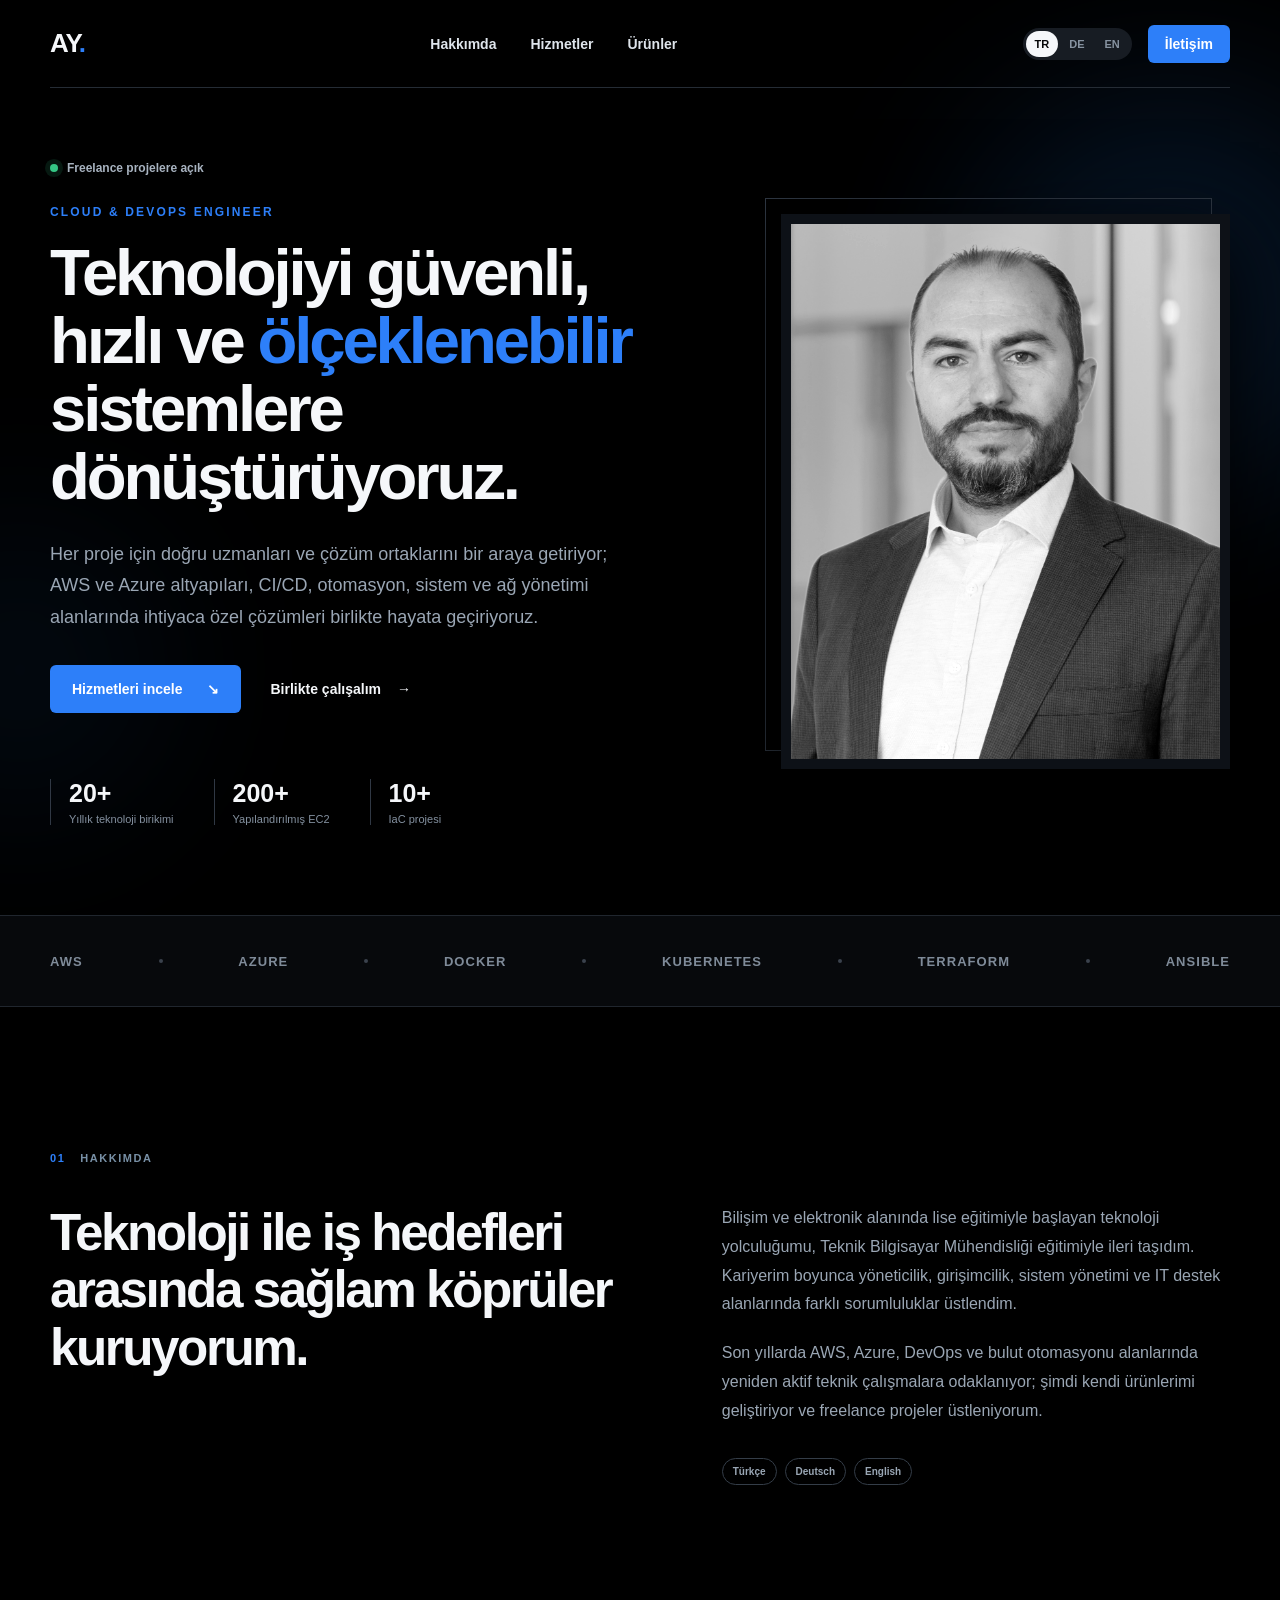
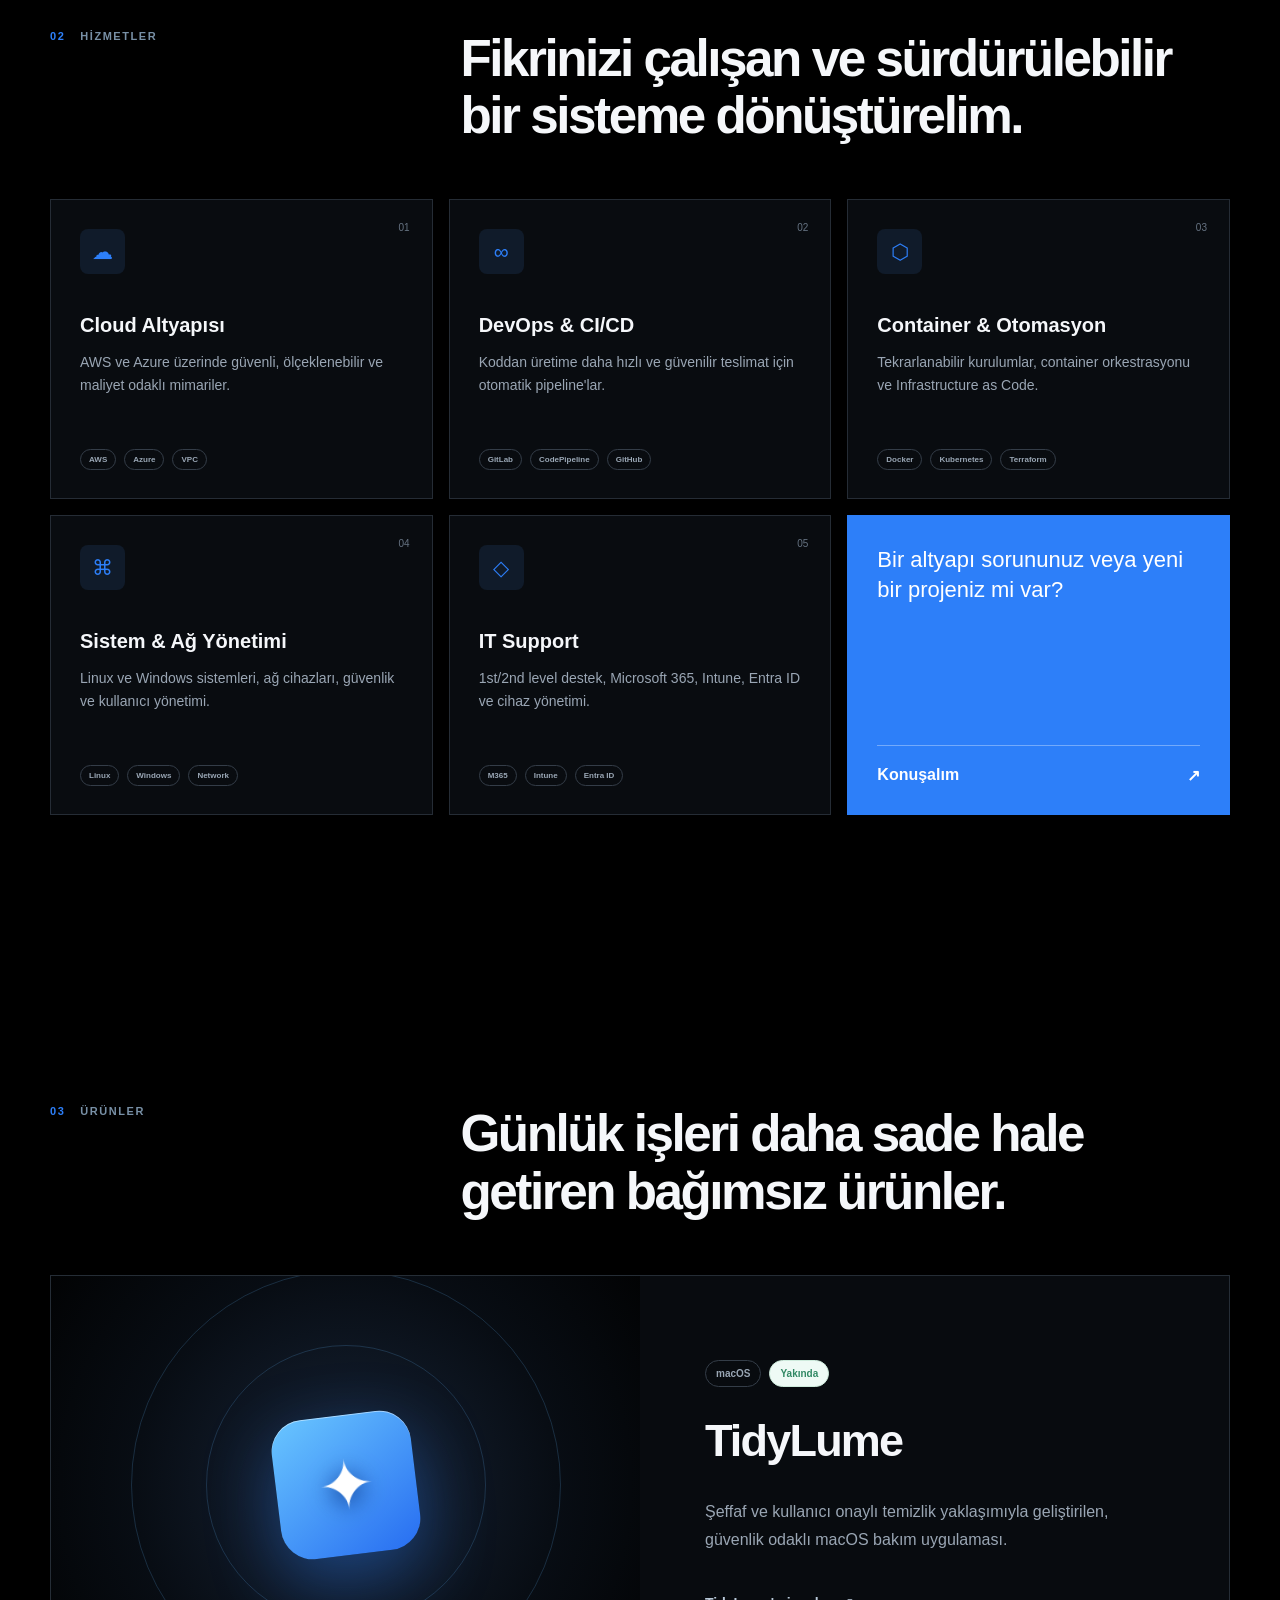
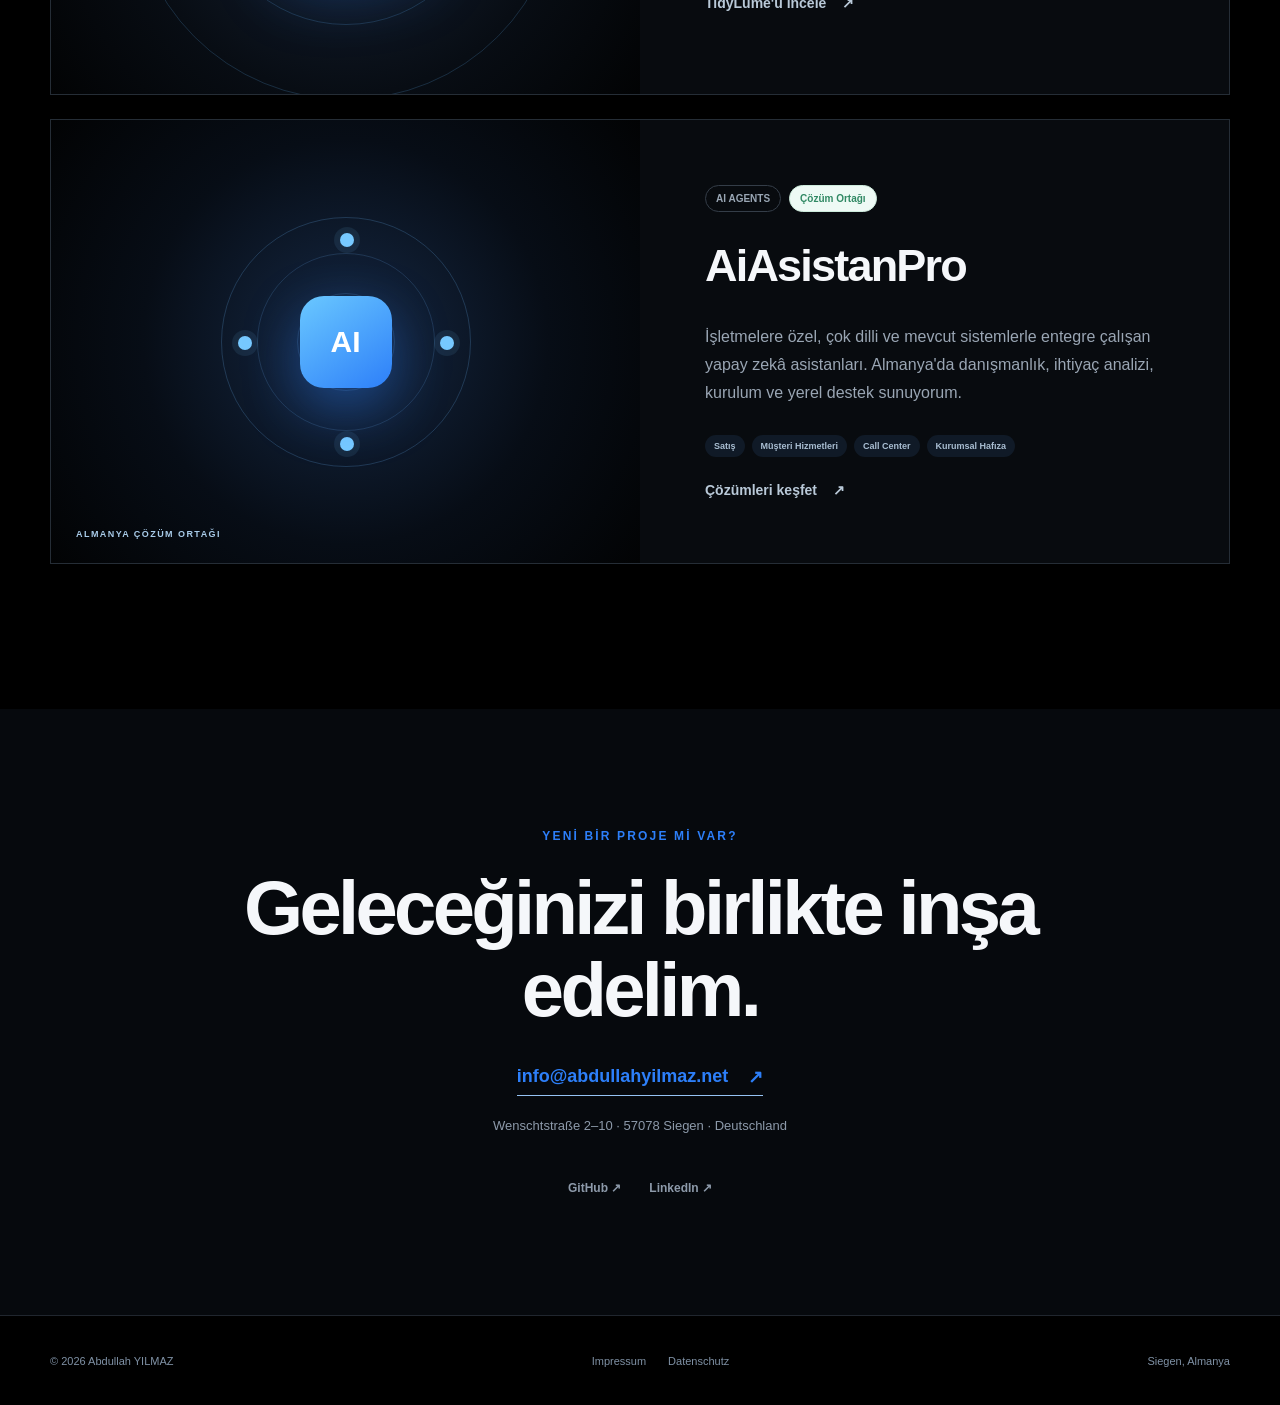
==== commit c69f502c: "Fix contact and TidyLume links" ====
--- a/index.html
+++ b/index.html
@@ -20,7 +20,7 @@
     </nav>
     <div class="header-actions">
       <div class="language-switch" role="group" aria-label="Dil seçimi"><button class="active" type="button" data-language="tr">TR</button><button type="button" data-language="de">DE</button><button type="button" data-language="en">EN</button></div>
-      <a class="button button-small" href="mailto:info@abdullahyilmaz.net" data-tr="İletişim" data-en="Contact" data-de="Kontakt">İletişim</a>
+      <a class="button button-small" href="#contact" data-tr="İletişim" data-en="Contact" data-de="Kontakt">İletişim</a>
     </div>
   </header>
 
@@ -96,7 +96,7 @@
           <div class="product-meta"><span>macOS</span><span data-tr="Yakında" data-en="Coming soon" data-de="Demnächst">Yakında</span></div>
           <h3>TidyLume</h3>
           <p data-tr="Şeffaf ve kullanıcı onaylı temizlik yaklaşımıyla geliştirilen, güvenlik odaklı macOS bakım uygulaması." data-en="A safety-first macOS maintenance app built around transparent, user-approved cleanup." data-de="Eine sicherheitsorientierte macOS-Wartungsapp mit transparenten, vom Benutzer bestätigten Bereinigungen.">Şeffaf ve kullanıcı onaylı temizlik yaklaşımıyla geliştirilen, güvenlik odaklı macOS bakım uygulaması.</p>
-          <a class="text-link muted" href="mailto:info@abdullahyilmaz.net?subject=TidyLume"><span data-tr="Haberdar ol" data-en="Get updates" data-de="Updates erhalten">Haberdar ol</span><span>→</span></a>
+          <a class="text-link muted" href="https://www.tidylume.com" target="_blank" rel="noreferrer"><span data-tr="TidyLume'u incele" data-en="Explore TidyLume" data-de="TidyLume entdecken">TidyLume'u incele</span><span>↗</span></a>
         </div>
       </article>
       <article class="product-card partner-card reveal">
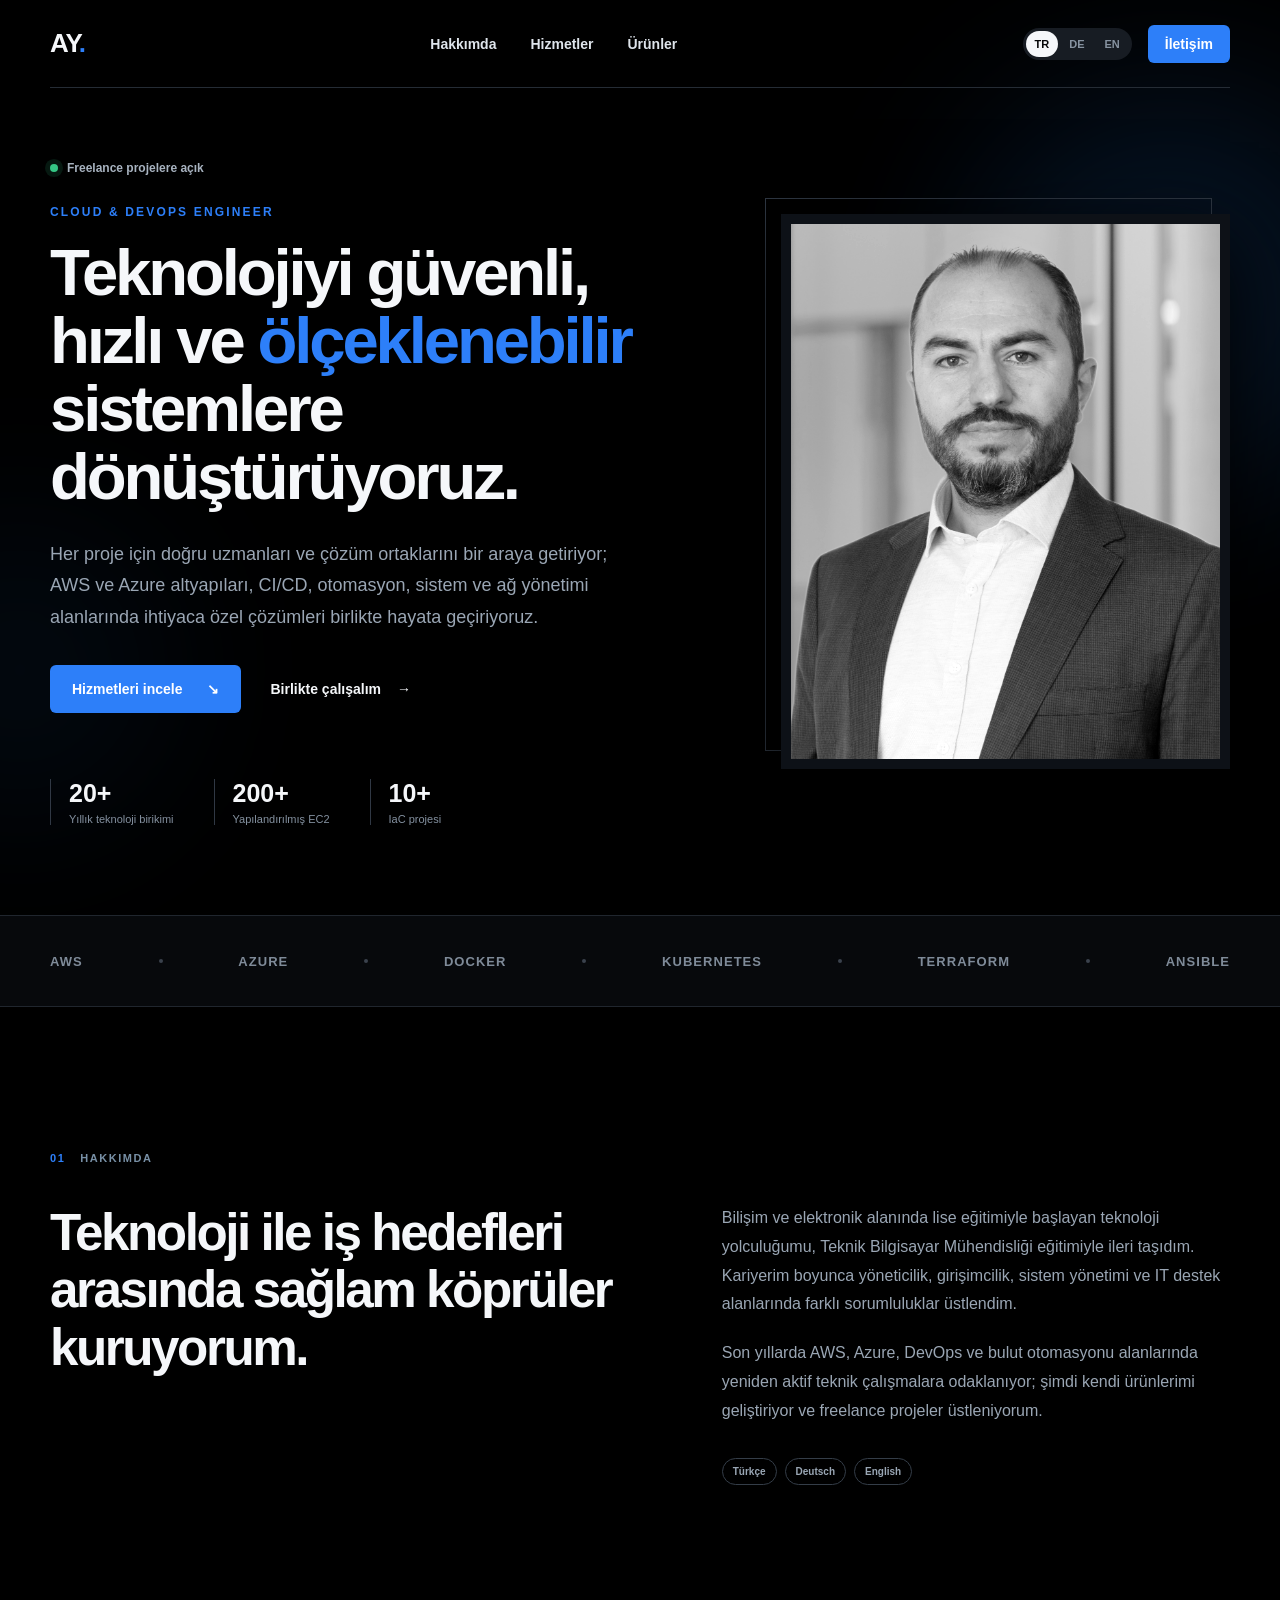
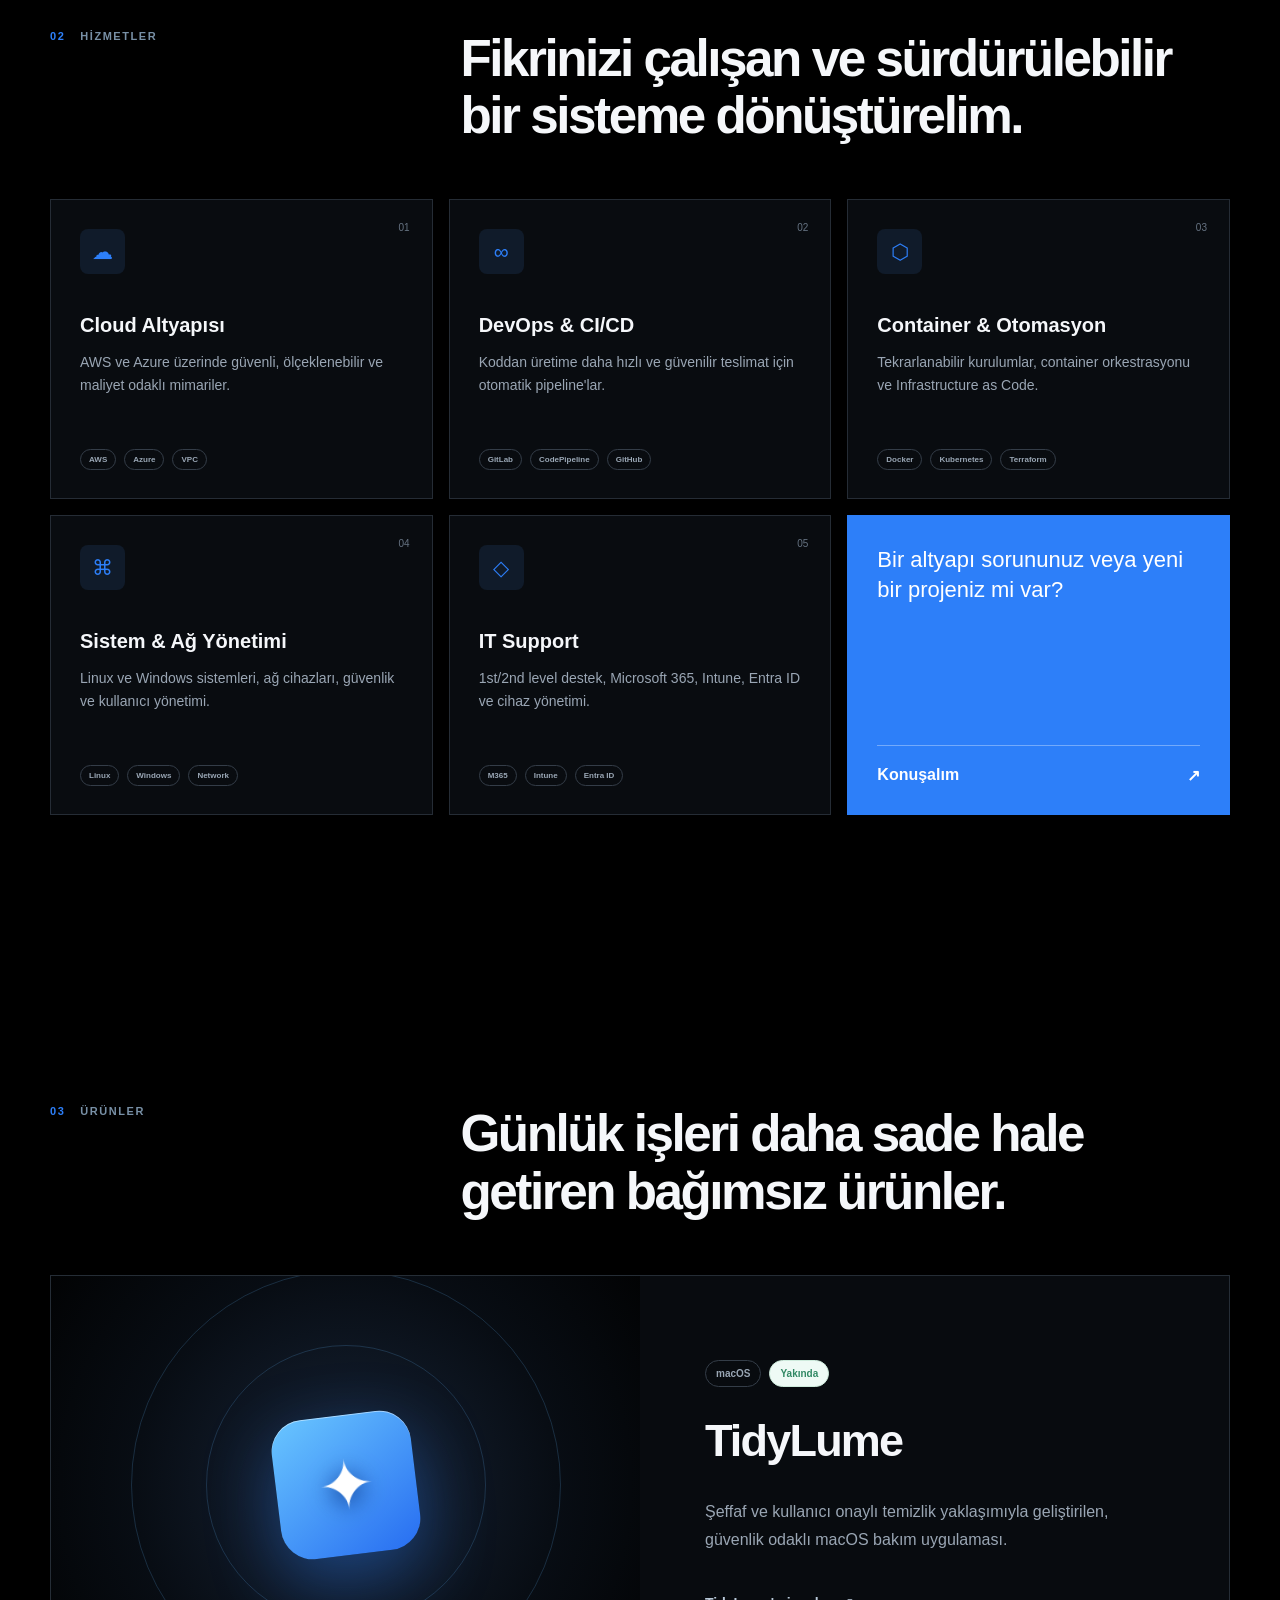
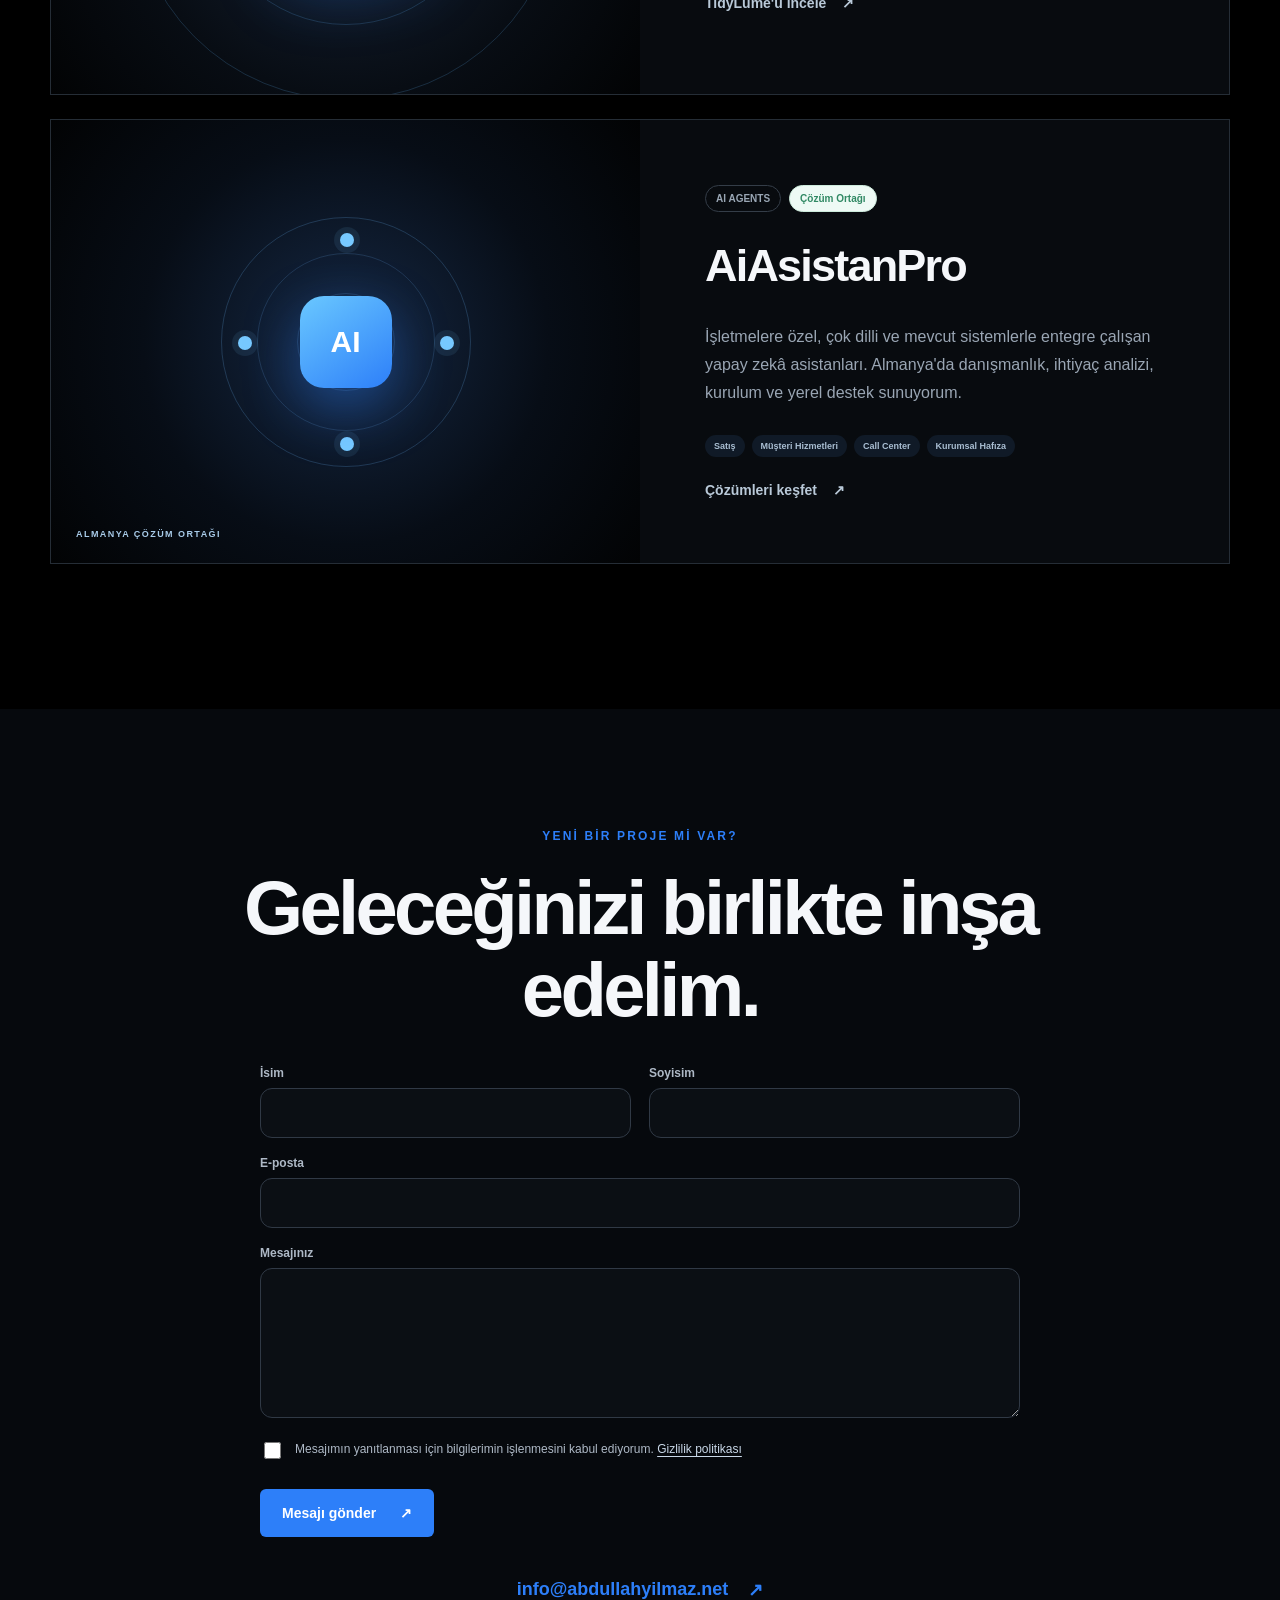
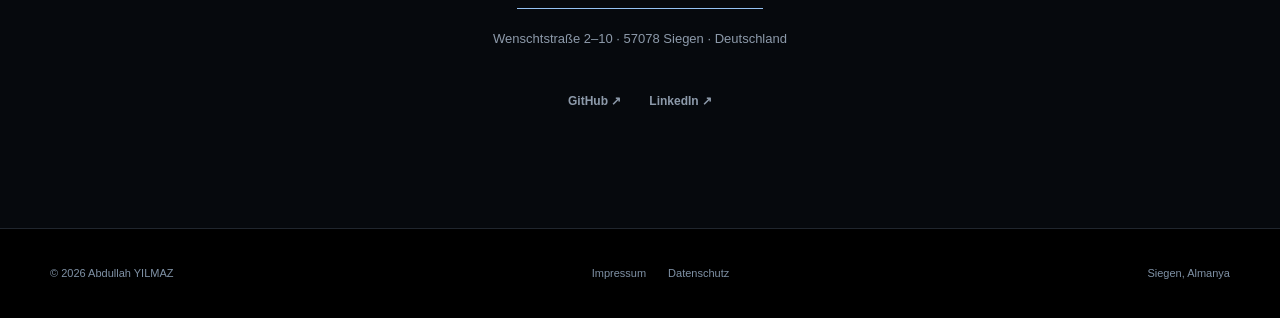
==== commit fe3ed79c: "Add multilingual contact form" ====
--- a/index.html
+++ b/index.html
@@ -121,6 +121,21 @@
       <div class="section-shell contact-inner reveal">
         <p class="eyebrow" data-tr="YENİ BİR PROJE Mİ VAR?" data-en="HAVE A NEW PROJECT?" data-de="HABEN SIE EIN NEUES PROJEKT?">YENİ BİR PROJE Mİ VAR?</p>
         <h2 data-tr="Geleceğinizi birlikte inşa edelim." data-en="Let's build your future together." data-de="Gestalten wir Ihre Zukunft gemeinsam.">Geleceğinizi birlikte inşa edelim.</h2>
+        <form class="contact-form" action="https://formsubmit.co/info@abdullahyilmaz.net" method="POST">
+          <input type="hidden" name="_subject" value="abdullahyilmaz.net — Yeni iletişim formu mesajı">
+          <input type="hidden" name="_template" value="table">
+          <input type="hidden" name="_next" value="https://abdullahyilmaz.net/?sent=1#contact">
+          <input class="form-honeypot" type="text" name="_honey" tabindex="-1" autocomplete="off">
+          <div class="form-grid">
+            <label><span data-tr="İsim" data-en="First name" data-de="Vorname">İsim</span><input type="text" name="İsim" autocomplete="given-name" required></label>
+            <label><span data-tr="Soyisim" data-en="Last name" data-de="Nachname">Soyisim</span><input type="text" name="Soyisim" autocomplete="family-name" required></label>
+            <label class="form-wide"><span data-tr="E-posta" data-en="Email" data-de="E-Mail">E-posta</span><input type="email" name="E-posta" autocomplete="email" required></label>
+            <label class="form-wide"><span data-tr="Mesajınız" data-en="Your message" data-de="Ihre Nachricht">Mesajınız</span><textarea name="Mesaj" rows="6" required></textarea></label>
+          </div>
+          <label class="form-consent"><input type="checkbox" required><span class="consent-text"><span data-tr="Mesajımın yanıtlanması için bilgilerimin işlenmesini kabul ediyorum." data-en="I agree to the processing of my details to answer my message." data-de="Ich stimme der Verarbeitung meiner Angaben zur Beantwortung meiner Nachricht zu.">Mesajımın yanıtlanması için bilgilerimin işlenmesini kabul ediyorum.</span> <a href="datenschutz.html" data-tr="Gizlilik politikası" data-en="Privacy policy" data-de="Datenschutzerklärung">Gizlilik politikası</a></span></label>
+          <button class="button form-submit" type="submit"><span data-tr="Mesajı gönder" data-en="Send message" data-de="Nachricht senden">Mesajı gönder</span><span aria-hidden="true">↗</span></button>
+          <p class="form-status" role="status" hidden data-tr="Teşekkürler. Mesajınız başarıyla gönderildi." data-en="Thank you. Your message was sent successfully." data-de="Vielen Dank. Ihre Nachricht wurde erfolgreich gesendet.">Teşekkürler. Mesajınız başarıyla gönderildi.</p>
+        </form>
         <a class="contact-mail" href="mailto:info@abdullahyilmaz.net">info@abdullahyilmaz.net <span>↗</span></a>
         <address class="contact-address">Wenschtstraße 2–10 · 57078 Siegen · Deutschland</address>
         <div class="contact-links">
--- a/styles.css
+++ b/styles.css
@@ -103,6 +103,7 @@
 .contact-inner .eyebrow{margin-bottom:24px}
 .contact-inner h2{font-size:clamp(44px,6vw,76px);line-height:1.08;margin:0 auto 35px;max-width:900px}
 .contact-mail{display:inline-flex;gap:20px;font-size:18px;color:var(--blue);font-weight:700;border-bottom:1px solid #95c2f3;padding-bottom:7px}
+.contact-form{width:min(760px,100%);margin:0 auto 42px;text-align:left}.form-grid{display:grid;grid-template-columns:1fr 1fr;gap:18px}.contact-form label>span{display:block;margin:0 0 8px;color:#aeb9c6;font-size:12px;font-weight:700}.form-wide{grid-column:1/-1}.contact-form input,.contact-form textarea{width:100%;border:1px solid #303945;border-radius:12px;background:#0b0f14;color:#f5f7fa;font:inherit;padding:15px 16px;outline:none;transition:border-color .2s,box-shadow .2s}.contact-form textarea{resize:vertical;min-height:150px}.contact-form input:focus,.contact-form textarea:focus{border-color:#2d7ff9;box-shadow:0 0 0 3px #2d7ff926}.form-consent{display:flex;align-items:flex-start;gap:11px;margin:18px 0 22px}.form-consent input{width:17px;height:17px;margin-top:2px;accent-color:#2d7ff9}.form-consent span{font-weight:400!important;line-height:1.55}.form-consent a{color:#c9d8e8;text-decoration:underline;text-underline-offset:3px}.form-submit{border:0;cursor:pointer}.form-honeypot{position:absolute!important;left:-10000px!important;width:1px!important;height:1px!important}.form-status{margin:18px 0 0;color:#72d6a0;font-size:14px;font-weight:700}
 .contact-links{display:flex;justify-content:center;gap:28px;margin-top:48px;font-size:12px;font-weight:700;color:#62778c}
 .site-footer{height:90px;background:var(--navy);color:#7f91a5;display:flex;align-items:center;justify-content:space-between;padding-inline:max(24px,calc((100vw - var(--max))/2));font-size:11px}
 .reveal{opacity:0;transform:translateY(20px);transition:opacity .65s ease,transform .65s ease}
@@ -163,6 +164,7 @@
 .solution-tags{display:flex;flex-wrap:wrap;gap:7px;margin-top:12px}
 .solution-tags span{background:#eef6ff;color:#496987;border-radius:999px;padding:6px 9px;font-size:9px;font-weight:700}
 @media(max-width:900px){.partner-card .product-visual{order:0}.partner-card .product-copy{order:1}}
+@media(max-width:620px){.form-grid{grid-template-columns:1fr}.form-wide{grid-column:auto}.contact-form{margin-bottom:36px}}
 
 .contact-address{margin-top:22px;color:#61788e;font-size:13px;font-style:normal}.legal-links{display:flex;gap:22px}.legal-links a:hover{color:#fff}.legal-page{background:#f8fbfe}.legal-header{width:min(900px,calc(100% - 48px));height:88px;margin:auto;display:flex;align-items:center;justify-content:space-between;border-bottom:1px solid var(--line)}.legal-back{color:#60758a;font-size:13px;font-weight:700}.legal-content{width:min(760px,calc(100% - 48px));margin:90px auto 110px}.legal-content h1{font-size:clamp(48px,7vw,78px);line-height:1;margin:0 0 22px;letter-spacing:-.05em}.legal-intro{font-size:18px;line-height:1.65;color:#65788a;margin:0 0 65px}.legal-content section{padding:30px 0;border-top:1px solid var(--line)}.legal-content h2{font-size:20px;margin:0 0 14px}.legal-content p,.legal-content address{color:#607387;font-size:15px;line-height:1.75;font-style:normal;margin:0 0 10px}.legal-content a{color:var(--blue);text-decoration:underline;text-underline-offset:3px}.legal-note{margin-top:35px!important;font-size:12px!important}.legal-footer{min-height:80px;background:var(--navy);color:#8da0b5;display:flex;justify-content:center;align-items:center;gap:30px;font-size:12px}.legal-footer a:hover{color:#fff}@media(max-width:620px){.legal-links{gap:12px}.site-footer{font-size:10px}.legal-header{width:calc(100% - 32px);height:72px}.legal-content{width:calc(100% - 32px);margin-block:65px 85px}.legal-content h1{font-size:48px}}
 
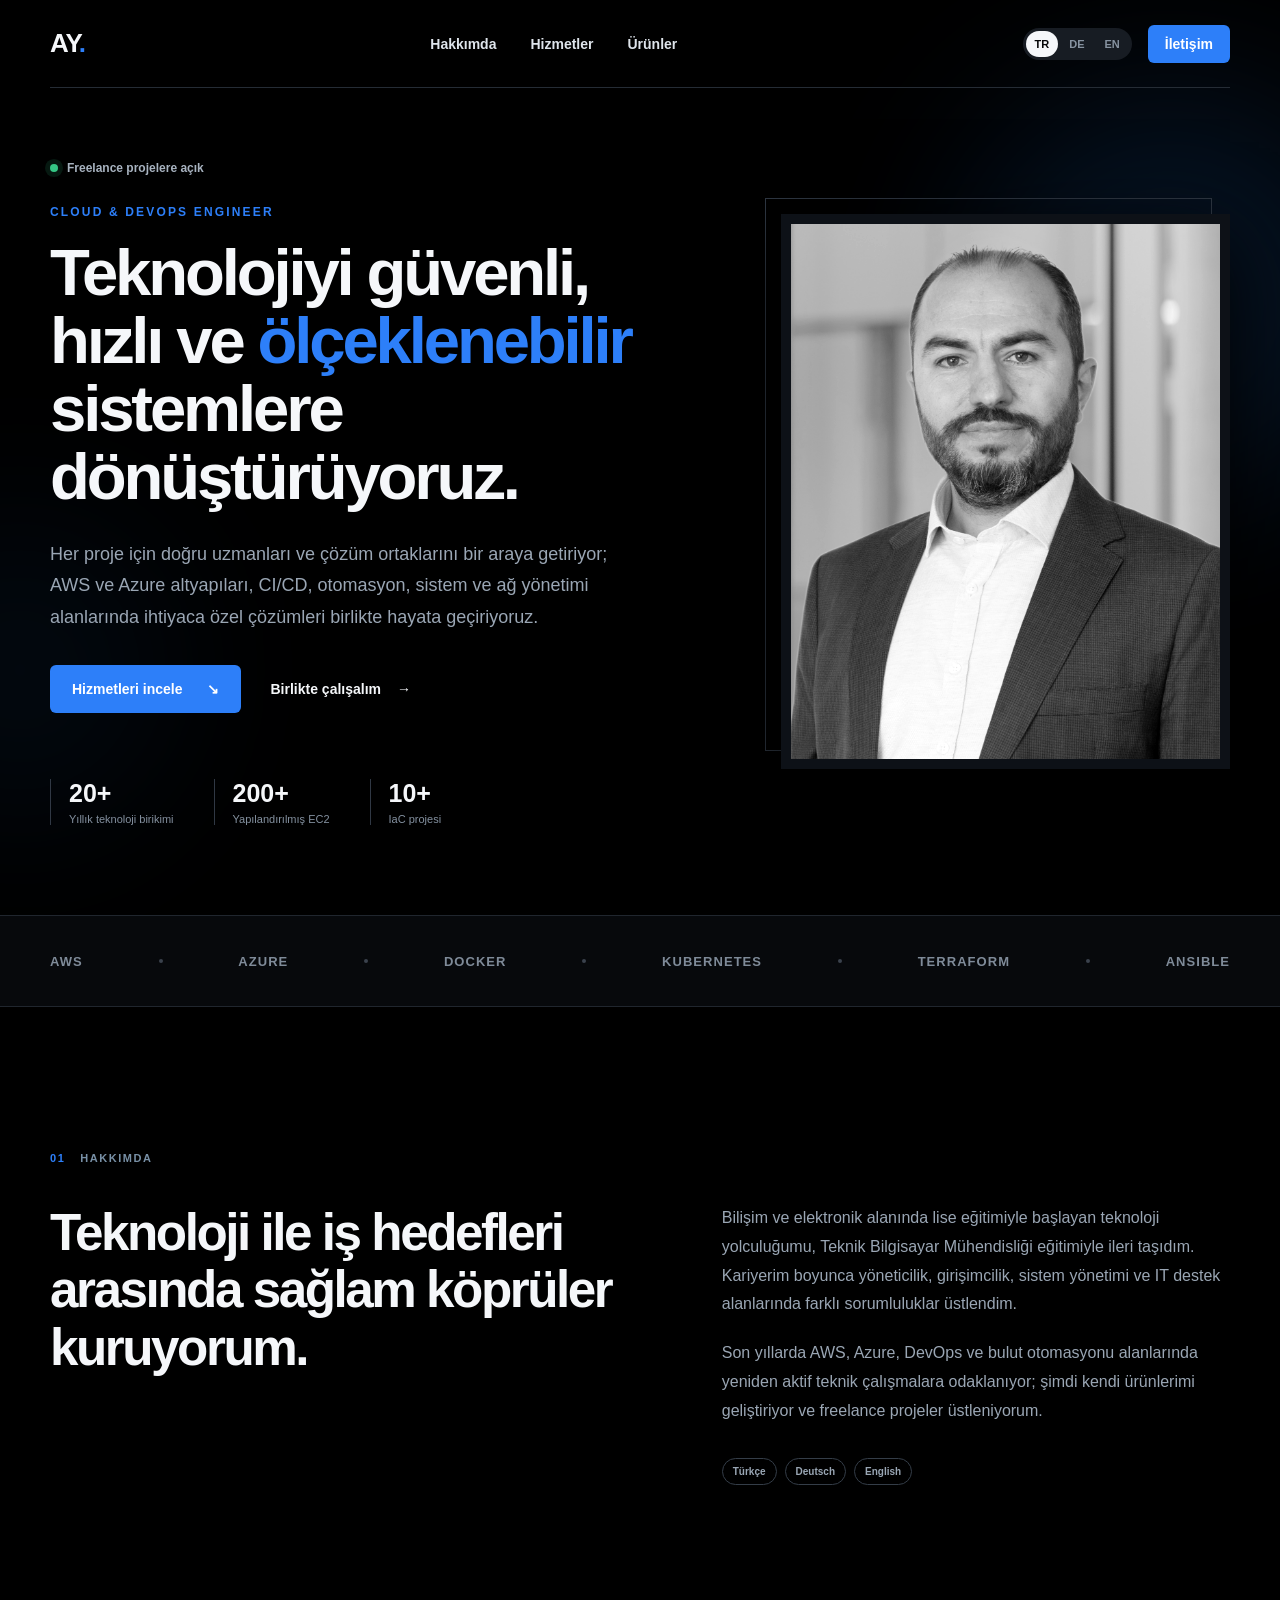
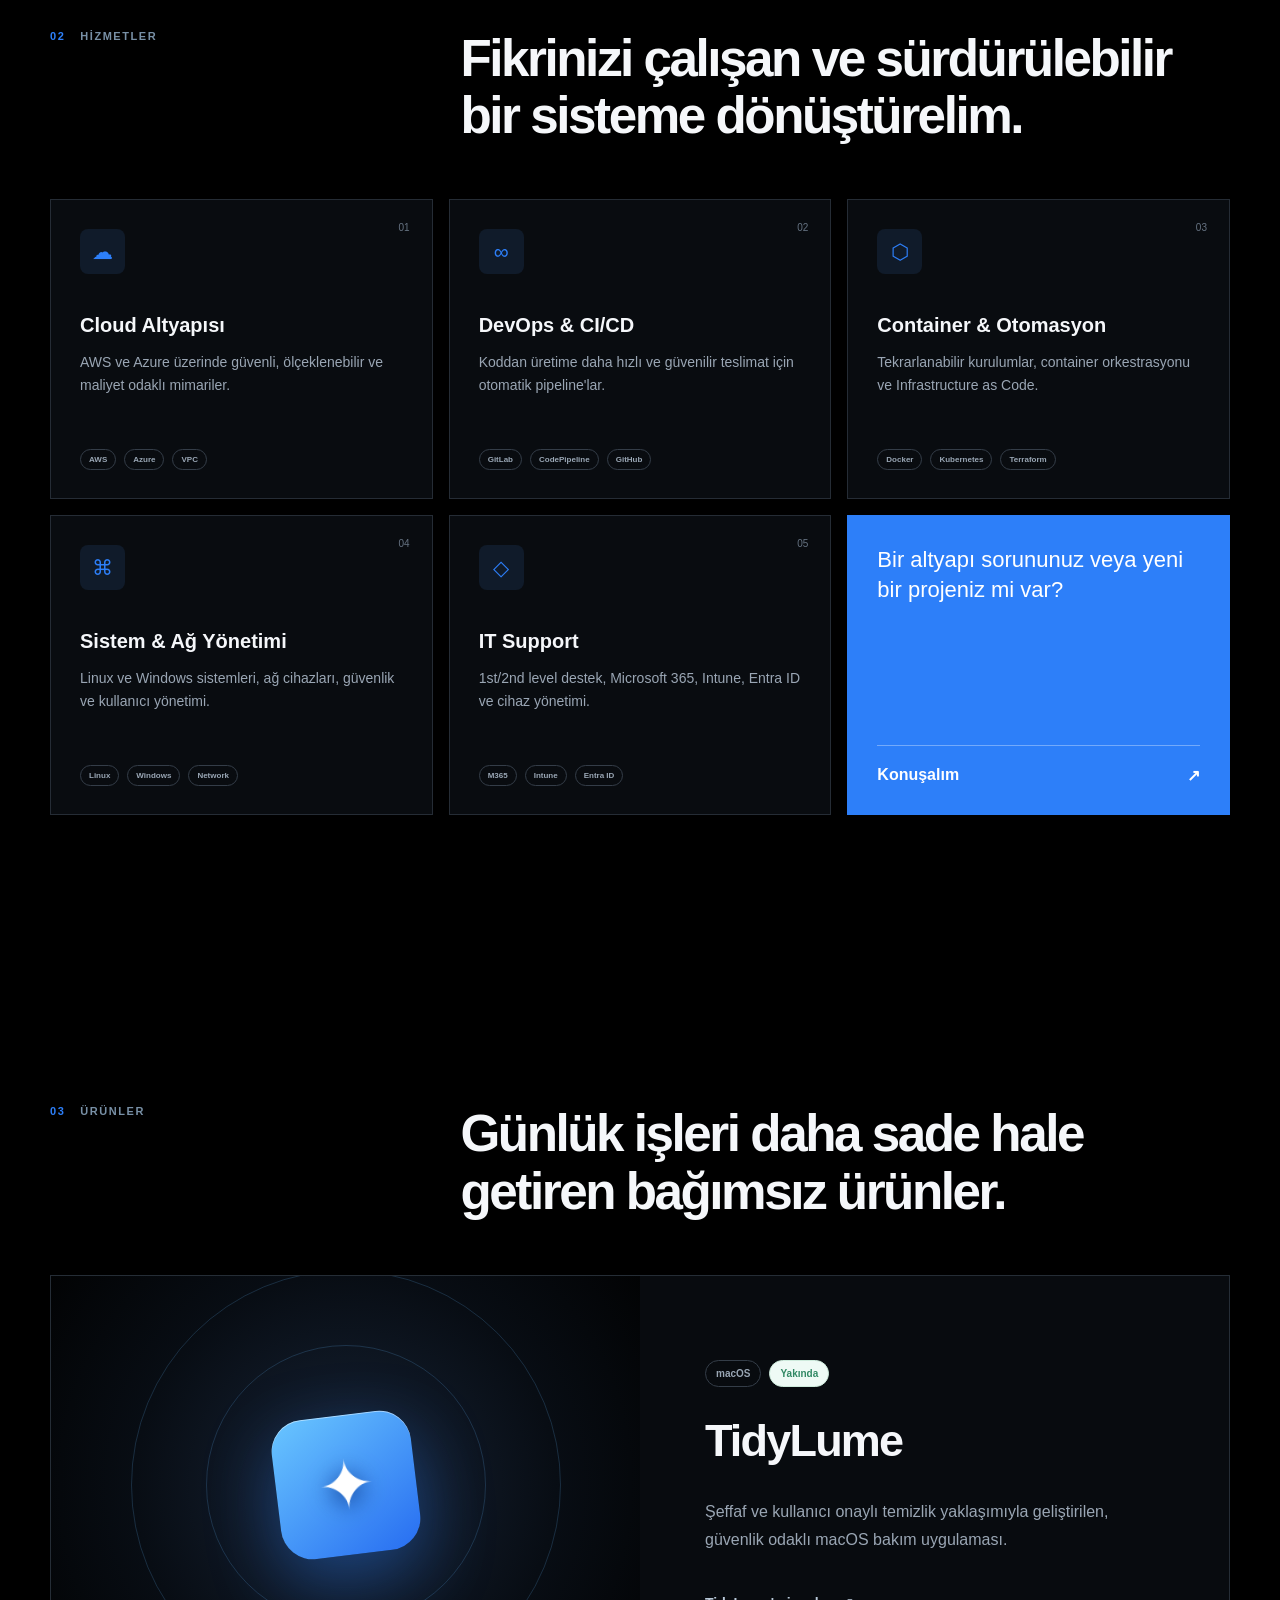
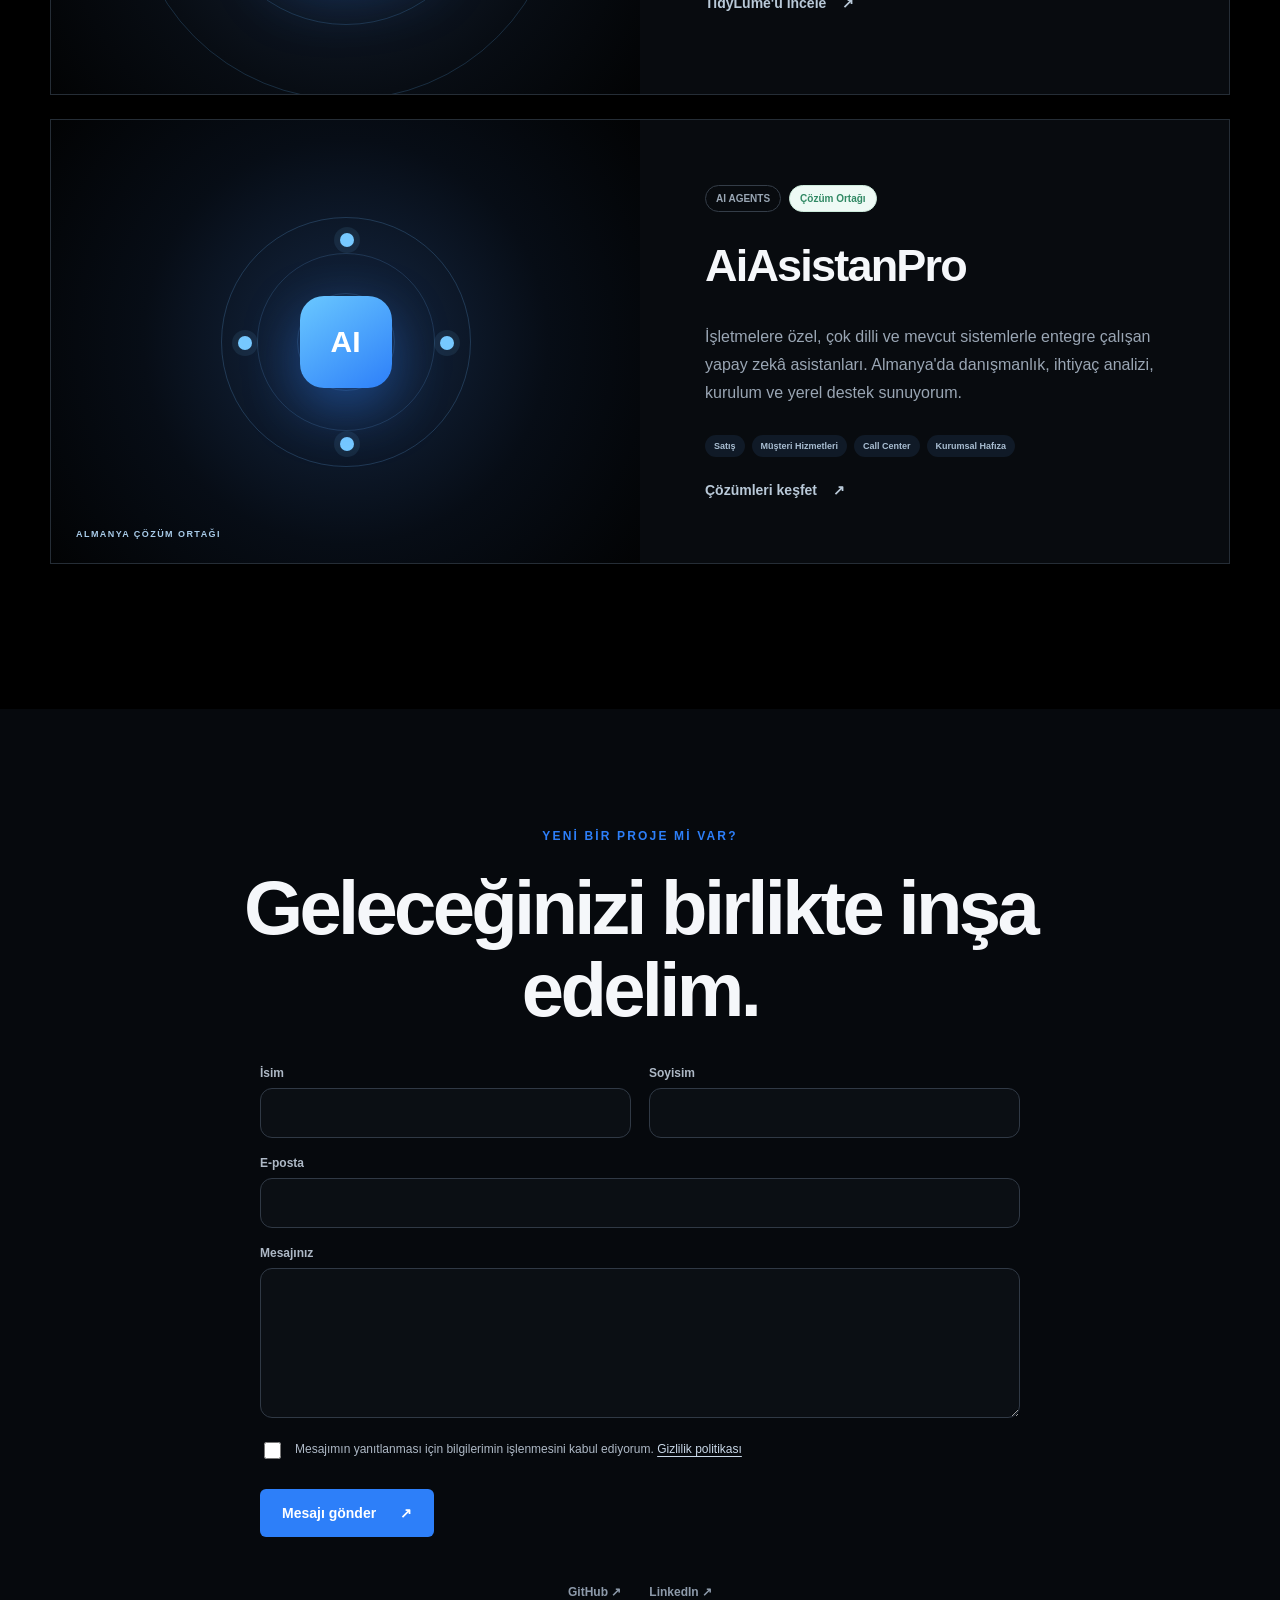
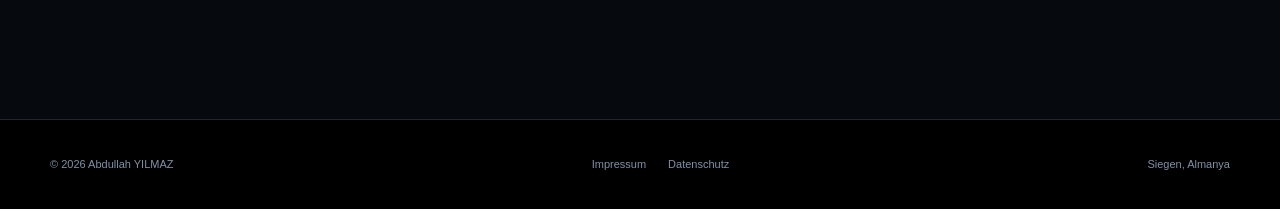
==== commit d8661800: "Simplify contact section" ====
--- a/index.html
+++ b/index.html
@@ -33,7 +33,7 @@
         <p class="hero-lead" data-tr="Her proje için doğru uzmanları ve çözüm ortaklarını bir araya getiriyor; AWS ve Azure altyapıları, CI/CD, otomasyon, sistem ve ağ yönetimi alanlarında ihtiyaca özel çözümleri birlikte hayata geçiriyoruz." data-en="For every project, we bring together the right specialists and solution partners to deliver tailored solutions across AWS and Azure infrastructure, CI/CD, automation, systems, and network management." data-de="Für jedes Projekt bringen wir die passenden Fachleute und Lösungspartner zusammen und realisieren maßgeschneiderte Lösungen für AWS- und Azure-Infrastrukturen, CI/CD, Automatisierung sowie System- und Netzwerkmanagement.">Her proje için doğru uzmanları ve çözüm ortaklarını bir araya getiriyor; AWS ve Azure altyapıları, CI/CD, otomasyon, sistem ve ağ yönetimi alanlarında ihtiyaca özel çözümleri birlikte hayata geçiriyoruz.</p>
         <div class="hero-buttons">
           <a class="button" href="#services"><span data-tr="Hizmetleri incele" data-en="Explore services" data-de="Leistungen ansehen">Hizmetleri incele</span><span aria-hidden="true">↘</span></a>
-          <a class="text-link" href="mailto:info@abdullahyilmaz.net"><span data-tr="Birlikte çalışalım" data-en="Let's work together" data-de="Zusammenarbeiten">Birlikte çalışalım</span><span aria-hidden="true">→</span></a>
+          <a class="text-link" href="#contact"><span data-tr="Birlikte çalışalım" data-en="Let's work together" data-de="Zusammenarbeiten">Birlikte çalışalım</span><span aria-hidden="true">→</span></a>
         </div>
         <div class="hero-stats">
           <div><strong>20+</strong><span data-tr="Yıllık teknoloji birikimi" data-en="Years of technology expertise" data-de="Jahre Technologiekompetenz">Yıllık teknoloji birikimi</span></div>
@@ -78,7 +78,7 @@
         <article class="service-card reveal"><span class="service-number">03</span><div class="service-icon">⬡</div><h3 data-tr="Container & Otomasyon" data-en="Containers & Automation" data-de="Container & Automatisierung">Container &amp; Otomasyon</h3><p data-tr="Tekrarlanabilir kurulumlar, container orkestrasyonu ve Infrastructure as Code." data-en="Repeatable deployments, container orchestration, and Infrastructure as Code." data-de="Reproduzierbare Bereitstellungen, Container-Orchestrierung und Infrastructure as Code.">Tekrarlanabilir kurulumlar, container orkestrasyonu ve Infrastructure as Code.</p><div class="card-tags"><span>Docker</span><span>Kubernetes</span><span>Terraform</span></div></article>
         <article class="service-card reveal"><span class="service-number">04</span><div class="service-icon">⌘</div><h3 data-tr="Sistem & Ağ Yönetimi" data-en="Systems & Networks" data-de="System- & Netzwerkmanagement">Sistem &amp; Ağ Yönetimi</h3><p data-tr="Linux ve Windows sistemleri, ağ cihazları, güvenlik ve kullanıcı yönetimi." data-en="Linux and Windows systems, network devices, security, and user management." data-de="Linux- und Windows-Systeme, Netzwerkgeräte, Sicherheit und Benutzerverwaltung.">Linux ve Windows sistemleri, ağ cihazları, güvenlik ve kullanıcı yönetimi.</p><div class="card-tags"><span>Linux</span><span>Windows</span><span>Network</span></div></article>
         <article class="service-card reveal"><span class="service-number">05</span><div class="service-icon">◇</div><h3>IT Support</h3><p data-tr="1st/2nd level destek, Microsoft 365, Intune, Entra ID ve cihaz yönetimi." data-en="1st/2nd level support, Microsoft 365, Intune, Entra ID, and device management." data-de="1st-/2nd-Level-Support, Microsoft 365, Intune, Entra ID und Geräteverwaltung.">1st/2nd level destek, Microsoft 365, Intune, Entra ID ve cihaz yönetimi.</p><div class="card-tags"><span>M365</span><span>Intune</span><span>Entra ID</span></div></article>
-        <article class="service-card service-cta reveal"><p data-tr="Bir altyapı sorununuz veya yeni bir projeniz mi var?" data-en="Have an infrastructure challenge or a new project?" data-de="Haben Sie eine Infrastruktur-Herausforderung oder ein neues Projekt?">Bir altyapı sorununuz veya yeni bir projeniz mi var?</p><a href="mailto:info@abdullahyilmaz.net"><span data-tr="Konuşalım" data-en="Let's talk" data-de="Sprechen wir darüber">Konuşalım</span><span>↗</span></a></article>
+        <article class="service-card service-cta reveal"><p data-tr="Bir altyapı sorununuz veya yeni bir projeniz mi var?" data-en="Have an infrastructure challenge or a new project?" data-de="Haben Sie eine Infrastruktur-Herausforderung oder ein neues Projekt?">Bir altyapı sorununuz veya yeni bir projeniz mi var?</p><a href="#contact"><span data-tr="Konuşalım" data-en="Let's talk" data-de="Sprechen wir darüber">Konuşalım</span><span>↗</span></a></article>
       </div>
     </section>
 
@@ -136,8 +136,6 @@
           <button class="button form-submit" type="submit"><span data-tr="Mesajı gönder" data-en="Send message" data-de="Nachricht senden">Mesajı gönder</span><span aria-hidden="true">↗</span></button>
           <p class="form-status" role="status" hidden data-tr="Teşekkürler. Mesajınız başarıyla gönderildi." data-en="Thank you. Your message was sent successfully." data-de="Vielen Dank. Ihre Nachricht wurde erfolgreich gesendet.">Teşekkürler. Mesajınız başarıyla gönderildi.</p>
         </form>
-        <a class="contact-mail" href="mailto:info@abdullahyilmaz.net">info@abdullahyilmaz.net <span>↗</span></a>
-        <address class="contact-address">Wenschtstraße 2–10 · 57078 Siegen · Deutschland</address>
         <div class="contact-links">
           <a href="https://github.com/abdullahyilmaz0" target="_blank" rel="noreferrer">GitHub ↗</a>
           <a href="https://www.linkedin.com/in/ayilmaz0/" target="_blank" rel="noreferrer">LinkedIn ↗</a>
--- a/styles.css
+++ b/styles.css
@@ -102,7 +102,6 @@
 .contact-section{background:#eaf4ff;padding-block:120px;text-align:center}
 .contact-inner .eyebrow{margin-bottom:24px}
 .contact-inner h2{font-size:clamp(44px,6vw,76px);line-height:1.08;margin:0 auto 35px;max-width:900px}
-.contact-mail{display:inline-flex;gap:20px;font-size:18px;color:var(--blue);font-weight:700;border-bottom:1px solid #95c2f3;padding-bottom:7px}
 .contact-form{width:min(760px,100%);margin:0 auto 42px;text-align:left}.form-grid{display:grid;grid-template-columns:1fr 1fr;gap:18px}.contact-form label>span{display:block;margin:0 0 8px;color:#aeb9c6;font-size:12px;font-weight:700}.form-wide{grid-column:1/-1}.contact-form input,.contact-form textarea{width:100%;border:1px solid #303945;border-radius:12px;background:#0b0f14;color:#f5f7fa;font:inherit;padding:15px 16px;outline:none;transition:border-color .2s,box-shadow .2s}.contact-form textarea{resize:vertical;min-height:150px}.contact-form input:focus,.contact-form textarea:focus{border-color:#2d7ff9;box-shadow:0 0 0 3px #2d7ff926}.form-consent{display:flex;align-items:flex-start;gap:11px;margin:18px 0 22px}.form-consent input{width:17px;height:17px;margin-top:2px;accent-color:#2d7ff9}.form-consent span{font-weight:400!important;line-height:1.55}.form-consent a{color:#c9d8e8;text-decoration:underline;text-underline-offset:3px}.form-submit{border:0;cursor:pointer}.form-honeypot{position:absolute!important;left:-10000px!important;width:1px!important;height:1px!important}.form-status{margin:18px 0 0;color:#72d6a0;font-size:14px;font-weight:700}
 .contact-links{display:flex;justify-content:center;gap:28px;margin-top:48px;font-size:12px;font-weight:700;color:#62778c}
 .site-footer{height:90px;background:var(--navy);color:#7f91a5;display:flex;align-items:center;justify-content:space-between;padding-inline:max(24px,calc((100vw - var(--max))/2));font-size:11px}
@@ -144,7 +143,6 @@
 .product-copy h3{font-size:38px}
 .contact-section{padding-block:90px}
 .contact-inner h2{font-size:45px}
-.contact-mail{font-size:14px}
 .site-footer{height:80px}
 .site-footer span:last-child{display:none}
 }
@@ -166,7 +164,7 @@
 @media(max-width:900px){.partner-card .product-visual{order:0}.partner-card .product-copy{order:1}}
 @media(max-width:620px){.form-grid{grid-template-columns:1fr}.form-wide{grid-column:auto}.contact-form{margin-bottom:36px}}
 
-.contact-address{margin-top:22px;color:#61788e;font-size:13px;font-style:normal}.legal-links{display:flex;gap:22px}.legal-links a:hover{color:#fff}.legal-page{background:#f8fbfe}.legal-header{width:min(900px,calc(100% - 48px));height:88px;margin:auto;display:flex;align-items:center;justify-content:space-between;border-bottom:1px solid var(--line)}.legal-back{color:#60758a;font-size:13px;font-weight:700}.legal-content{width:min(760px,calc(100% - 48px));margin:90px auto 110px}.legal-content h1{font-size:clamp(48px,7vw,78px);line-height:1;margin:0 0 22px;letter-spacing:-.05em}.legal-intro{font-size:18px;line-height:1.65;color:#65788a;margin:0 0 65px}.legal-content section{padding:30px 0;border-top:1px solid var(--line)}.legal-content h2{font-size:20px;margin:0 0 14px}.legal-content p,.legal-content address{color:#607387;font-size:15px;line-height:1.75;font-style:normal;margin:0 0 10px}.legal-content a{color:var(--blue);text-decoration:underline;text-underline-offset:3px}.legal-note{margin-top:35px!important;font-size:12px!important}.legal-footer{min-height:80px;background:var(--navy);color:#8da0b5;display:flex;justify-content:center;align-items:center;gap:30px;font-size:12px}.legal-footer a:hover{color:#fff}@media(max-width:620px){.legal-links{gap:12px}.site-footer{font-size:10px}.legal-header{width:calc(100% - 32px);height:72px}.legal-content{width:calc(100% - 32px);margin-block:65px 85px}.legal-content h1{font-size:48px}}
+.legal-links{display:flex;gap:22px}.legal-links a:hover{color:#fff}.legal-page{background:#f8fbfe}.legal-header{width:min(900px,calc(100% - 48px));height:88px;margin:auto;display:flex;align-items:center;justify-content:space-between;border-bottom:1px solid var(--line)}.legal-back{color:#60758a;font-size:13px;font-weight:700}.legal-content{width:min(760px,calc(100% - 48px));margin:90px auto 110px}.legal-content h1{font-size:clamp(48px,7vw,78px);line-height:1;margin:0 0 22px;letter-spacing:-.05em}.legal-intro{font-size:18px;line-height:1.65;color:#65788a;margin:0 0 65px}.legal-content section{padding:30px 0;border-top:1px solid var(--line)}.legal-content h2{font-size:20px;margin:0 0 14px}.legal-content p,.legal-content address{color:#607387;font-size:15px;line-height:1.75;font-style:normal;margin:0 0 10px}.legal-content a{color:var(--blue);text-decoration:underline;text-underline-offset:3px}.legal-note{margin-top:35px!important;font-size:12px!important}.legal-footer{min-height:80px;background:var(--navy);color:#8da0b5;display:flex;justify-content:center;align-items:center;gap:30px;font-size:12px}.legal-footer a:hover{color:#fff}@media(max-width:620px){.legal-links{gap:12px}.site-footer{font-size:10px}.legal-header{width:calc(100% - 32px);height:72px}.legal-content{width:calc(100% - 32px);margin-block:65px 85px}.legal-content h1{font-size:48px}}
 
 /* Dark monochrome theme */
 :root{--ink:#f5f7fa;--navy:#000;--pale:#121820;--muted:#97a3b3;--line:#252c35}
@@ -183,5 +181,5 @@
 .projects-section{background:#05070a}.project-list{border-color:#2b323b}.project-row{border-color:#262d36}.project-row:hover{background:#0d1218}.project-row p{color:#8995a4}
 .product-card{background:#080b0f;border-color:#252d36}.product-visual{background:radial-gradient(circle at center,#172437 0,#080d14 58%,#020304 100%)}.partner-visual{background:radial-gradient(circle at center,#152844 0,#070d16 55%,#020304 100%)}
 .solution-tags span{background:#101a27;color:#a9bed2}.text-link.muted{color:#b9c9d8}
-.contact-section{background:#06090d}.contact-address,.contact-links{color:#8d9aaa}
+.contact-section{background:#06090d}.contact-links{color:#8d9aaa}
 .site-footer,.legal-footer{background:#000;border-top:1px solid #20262e}.legal-content section{border-color:#252c35}.legal-back{color:#a0adba}
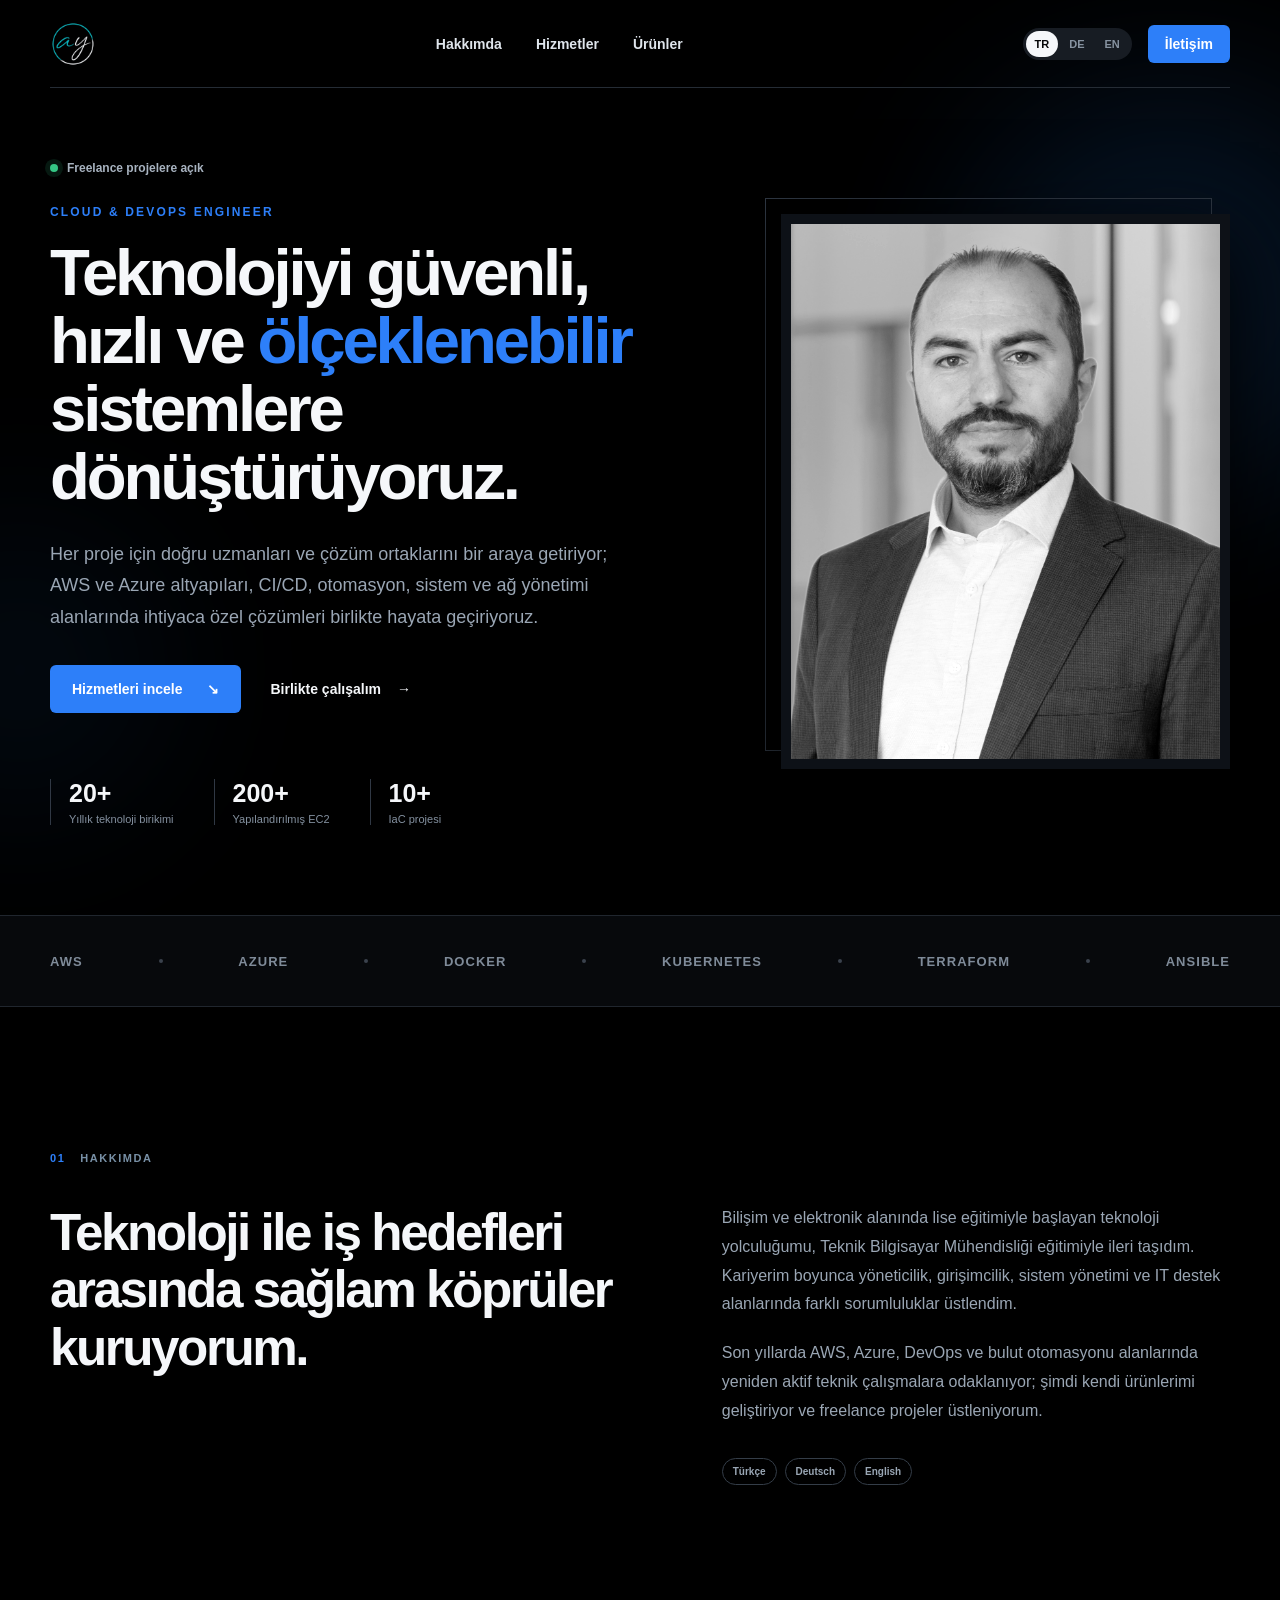
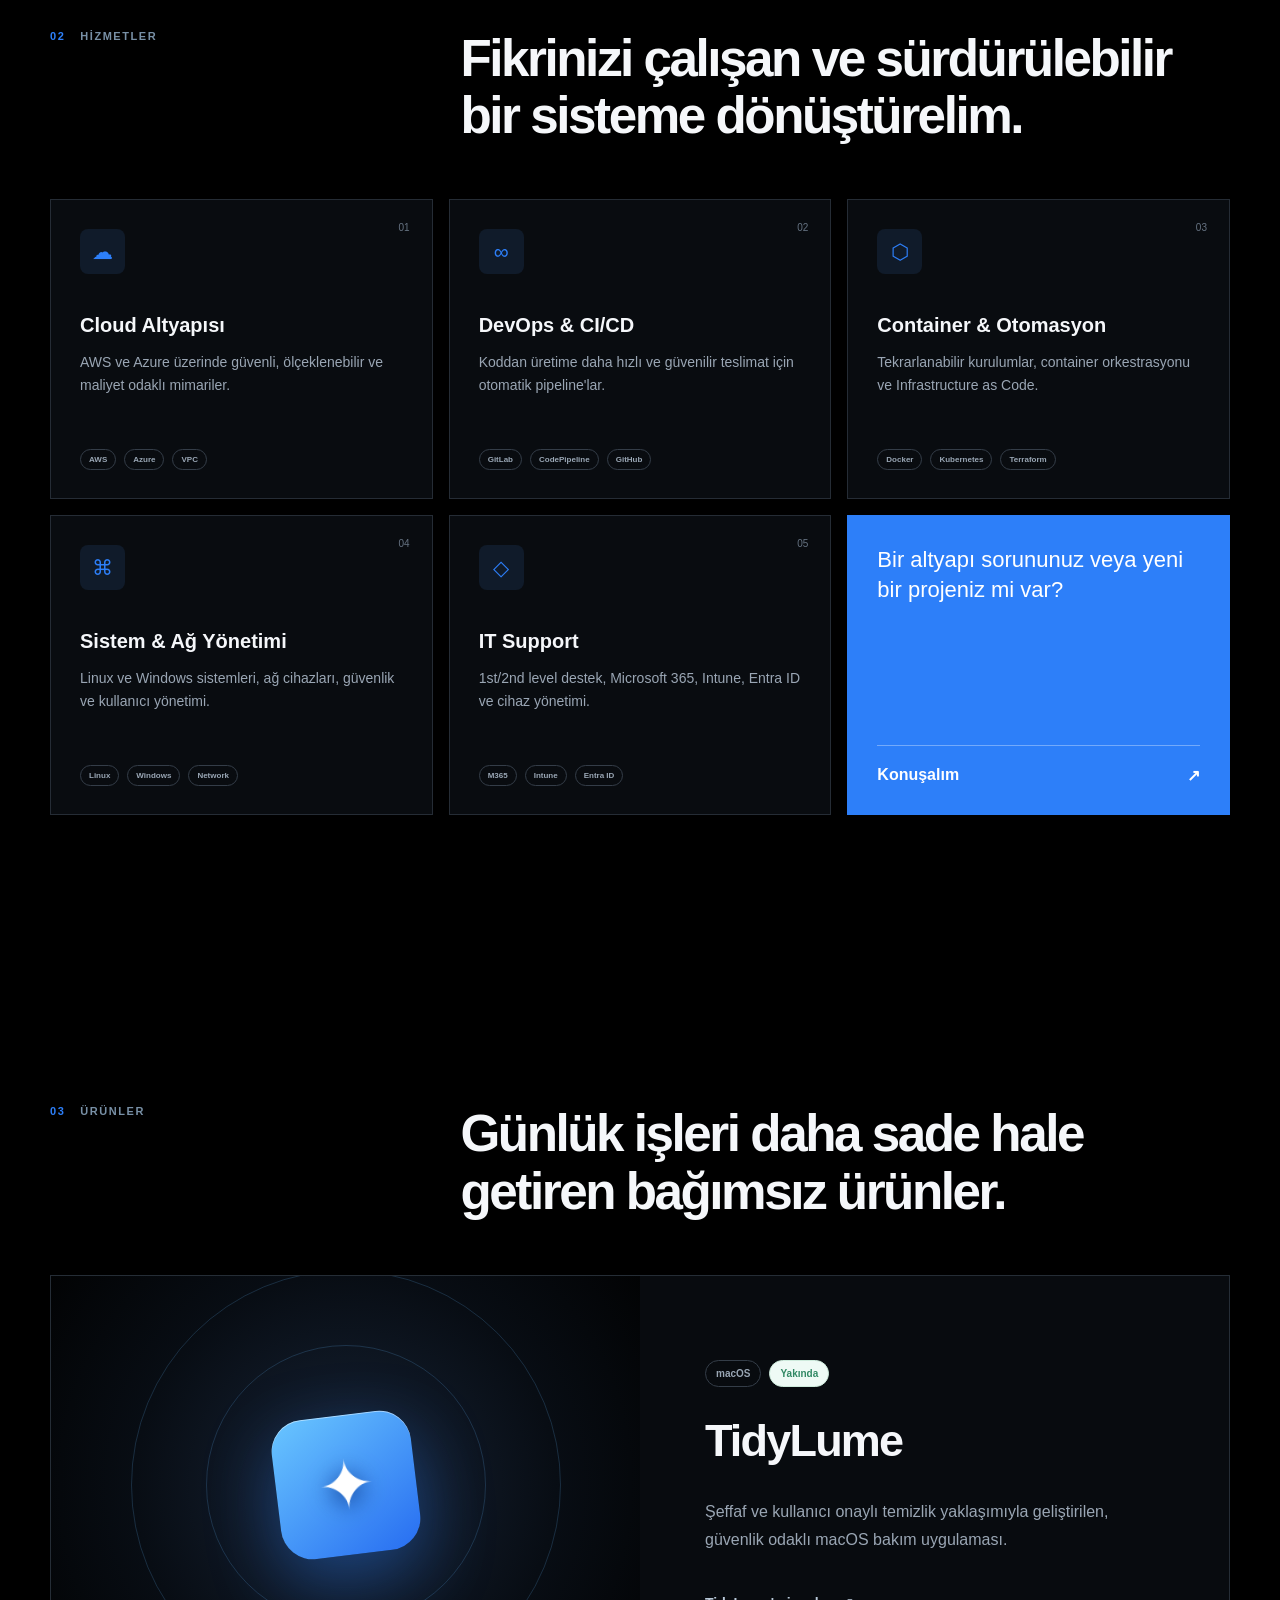
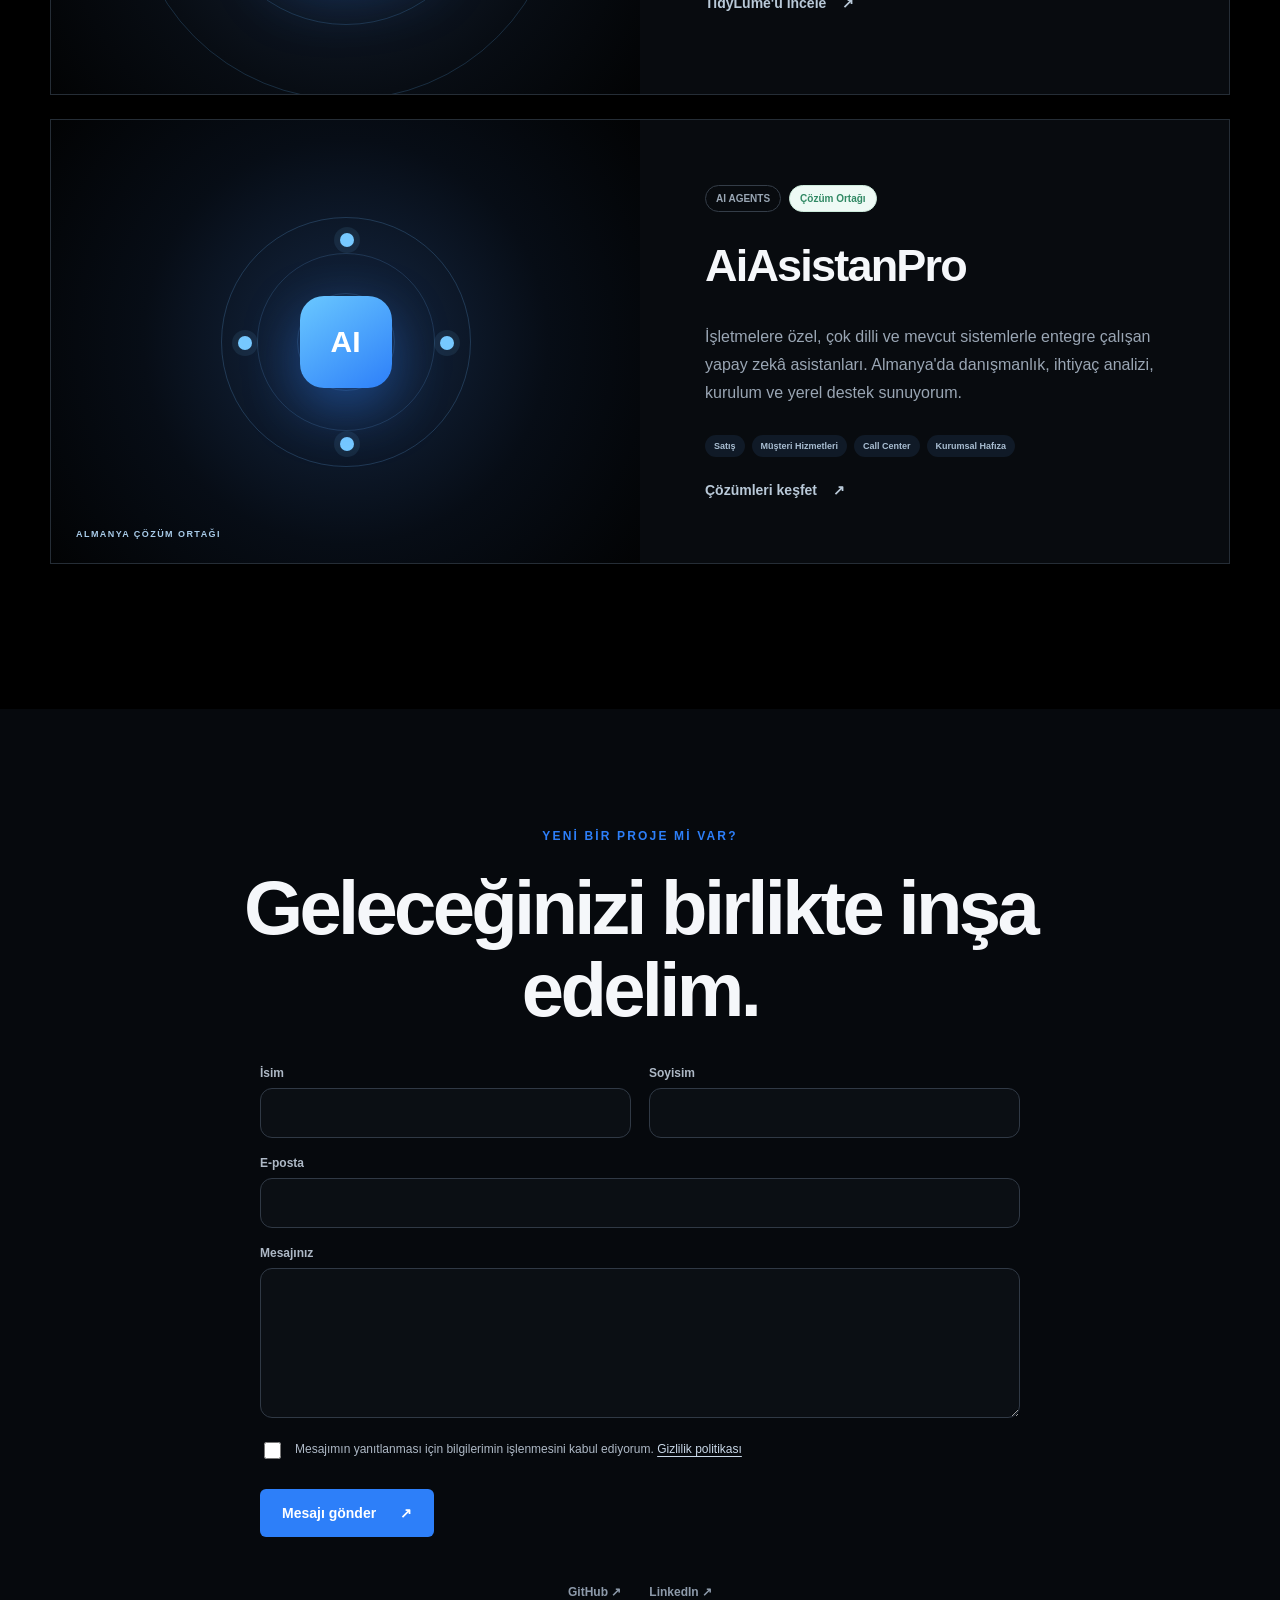
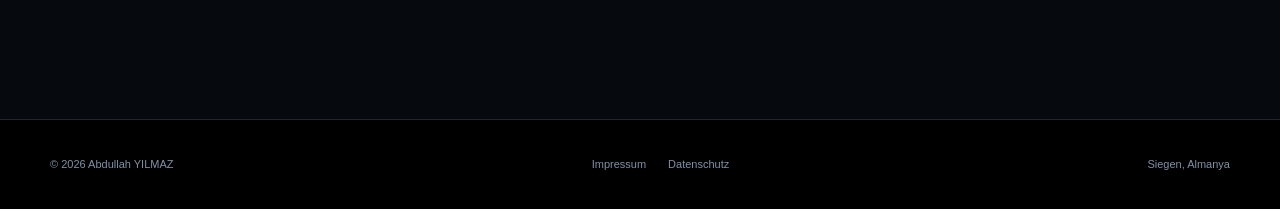
==== commit 7a66f948: "Replace AY. wordmark with circular ay monogram logo - Add assets/ay-logo.png (transparent, dark-them" ====
--- a/index.html
+++ b/index.html
@@ -12,7 +12,7 @@
   <div class="page-glow page-glow-two"></div>
 
   <header class="site-header">
-    <a class="brand" href="#top" aria-label="Ana sayfa">AY<span>.</span></a>
+    <a class="brand" href="#top" aria-label="Ana sayfa"><img src="assets/ay-logo.png" alt="Abdullah Yılmaz" width="46" height="46"></a>
     <nav class="desktop-nav" aria-label="Ana menü">
       <a href="#about" data-tr="Hakkımda" data-en="About" data-de="Über mich">Hakkımda</a>
       <a href="#services" data-tr="Hizmetler" data-en="Services" data-de="Leistungen">Hizmetler</a>
--- a/styles.css
+++ b/styles.css
@@ -8,8 +8,8 @@
 .page-glow-one{width:420px;height:420px;background:#d8ebff;right:-100px;top:90px}
 .page-glow-two{width:300px;height:300px;background:#e0f5ff;left:-130px;top:520px}
 .site-header{width:min(var(--max),calc(100% - 48px));height:88px;margin:auto;display:flex;align-items:center;justify-content:space-between;border-bottom:1px solid rgba(13,32,58,.09);position:relative;z-index:10}
-.brand{font-family:Inter,-apple-system,BlinkMacSystemFont,"Segoe UI",sans-serif;font-weight:800;font-size:26px;letter-spacing:-1px}
-.brand span{color:var(--blue)}
+.brand{display:inline-flex;align-items:center;line-height:0}
+.brand img{height:46px;width:auto;display:block}
 .desktop-nav{display:flex;gap:34px;font-size:14px;font-weight:600}
 .desktop-nav a{transition:.2s}
 .desktop-nav a:hover{color:var(--blue)}
@@ -120,6 +120,7 @@
 }
 @media(max-width:620px){.site-header,.section-shell,.trust-track{width:min(100% - 32px,var(--max))}
 .site-header{height:72px}
+.brand img{height:38px}
 .button-small{display:none}
 .hero{gap:55px;padding-top:50px;min-height:auto}
 .hero h1{font-size:42px}
